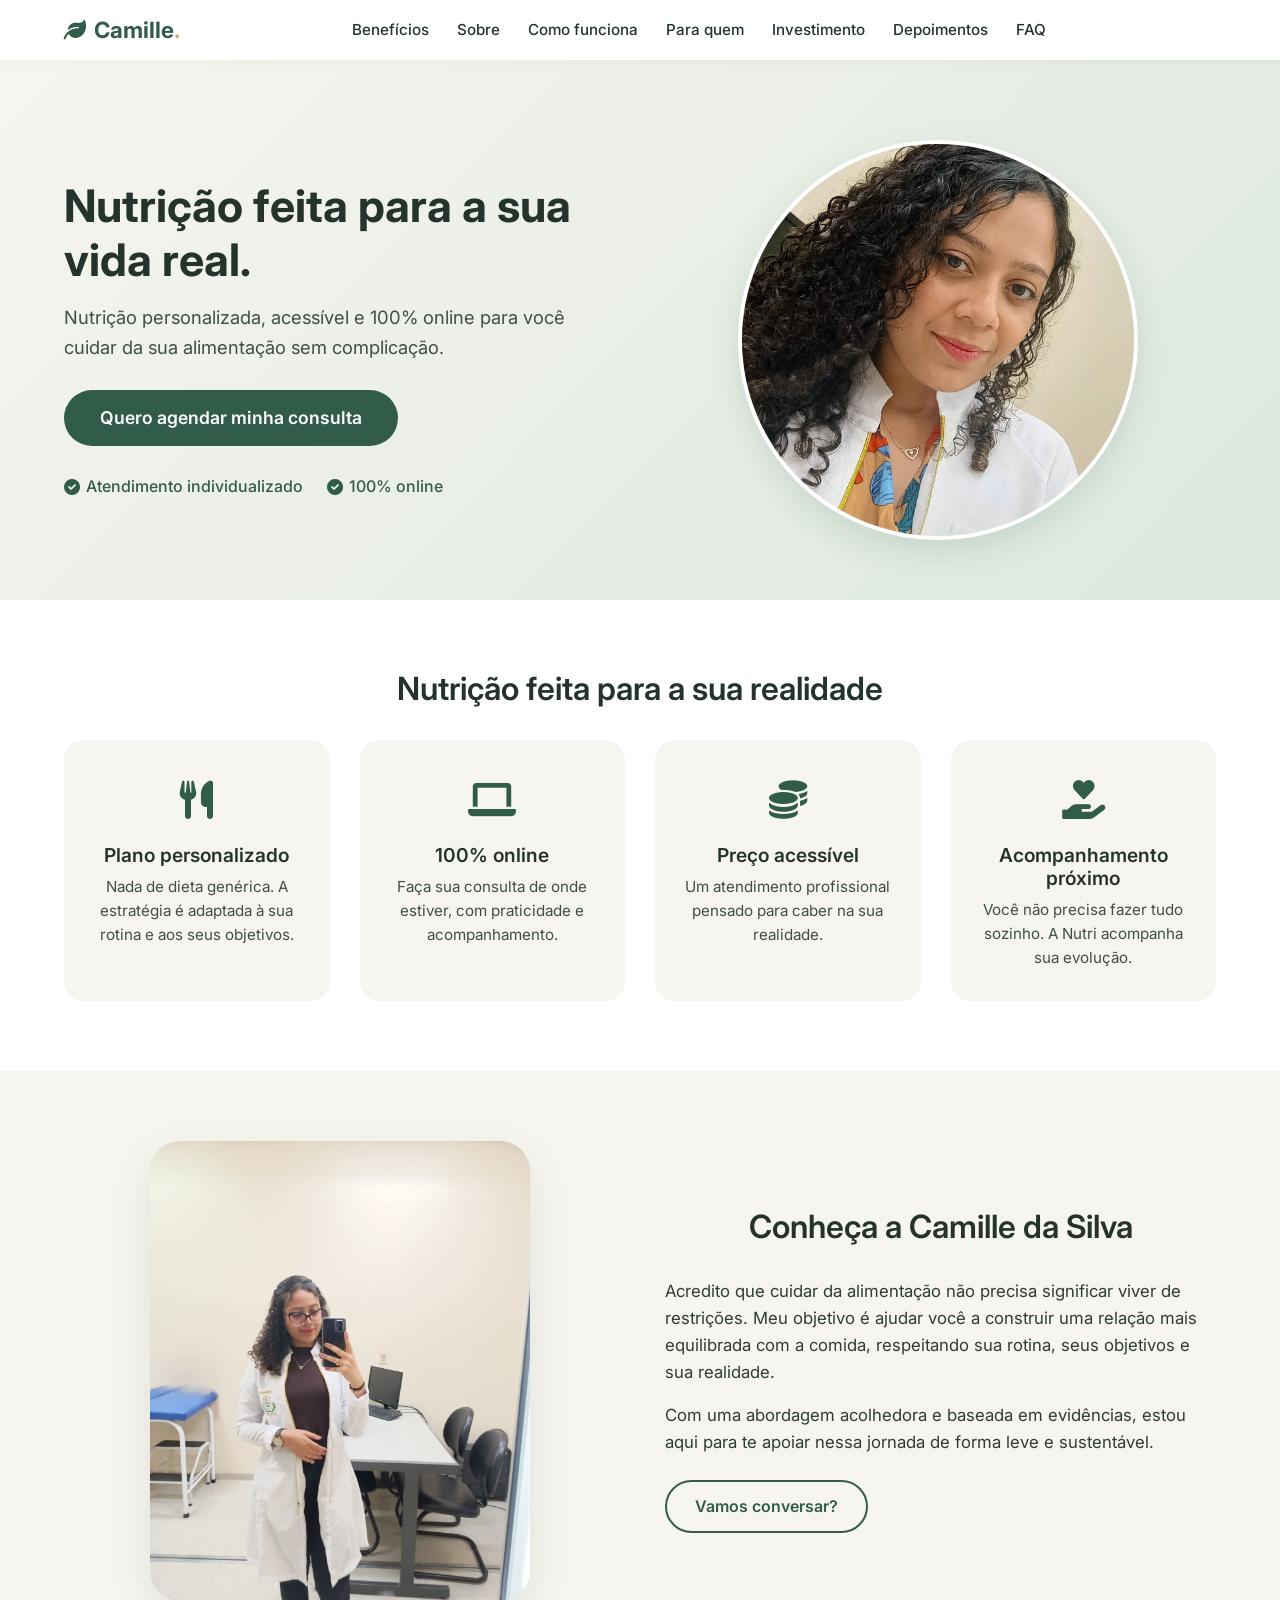
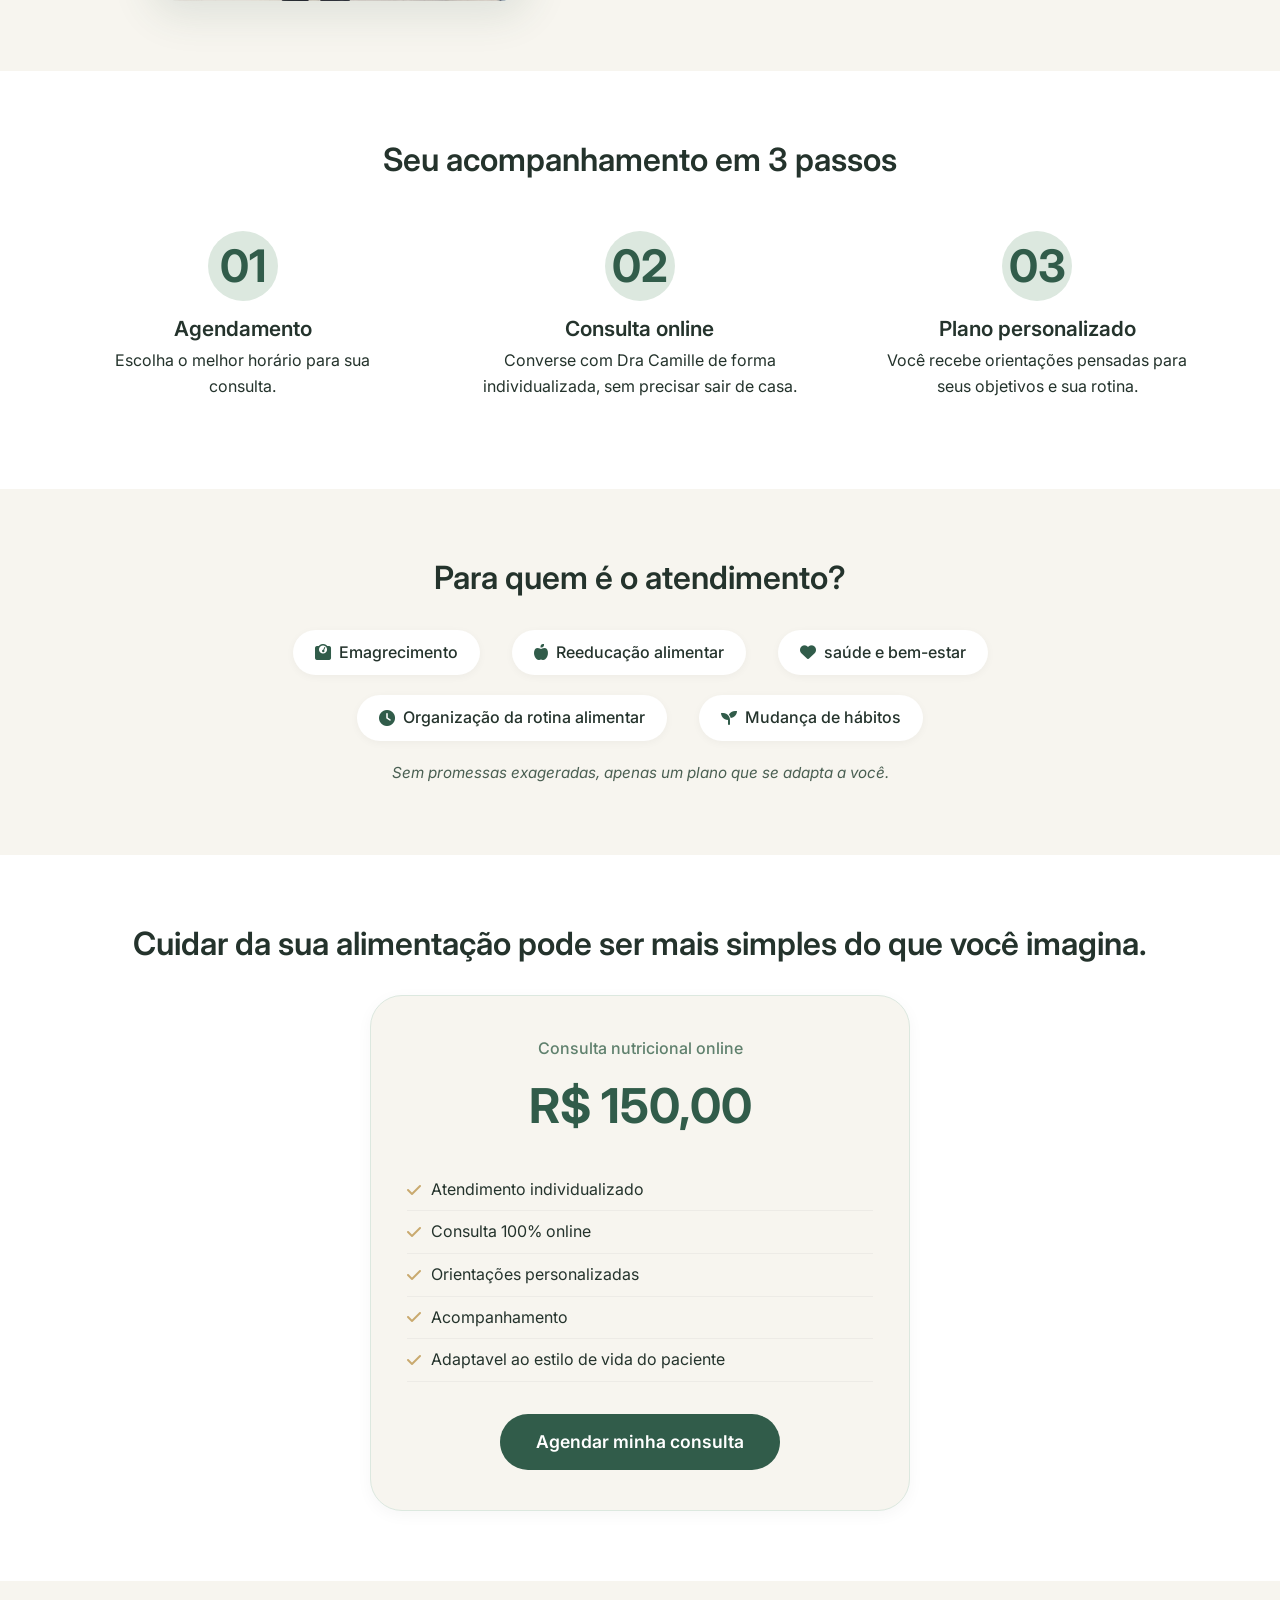
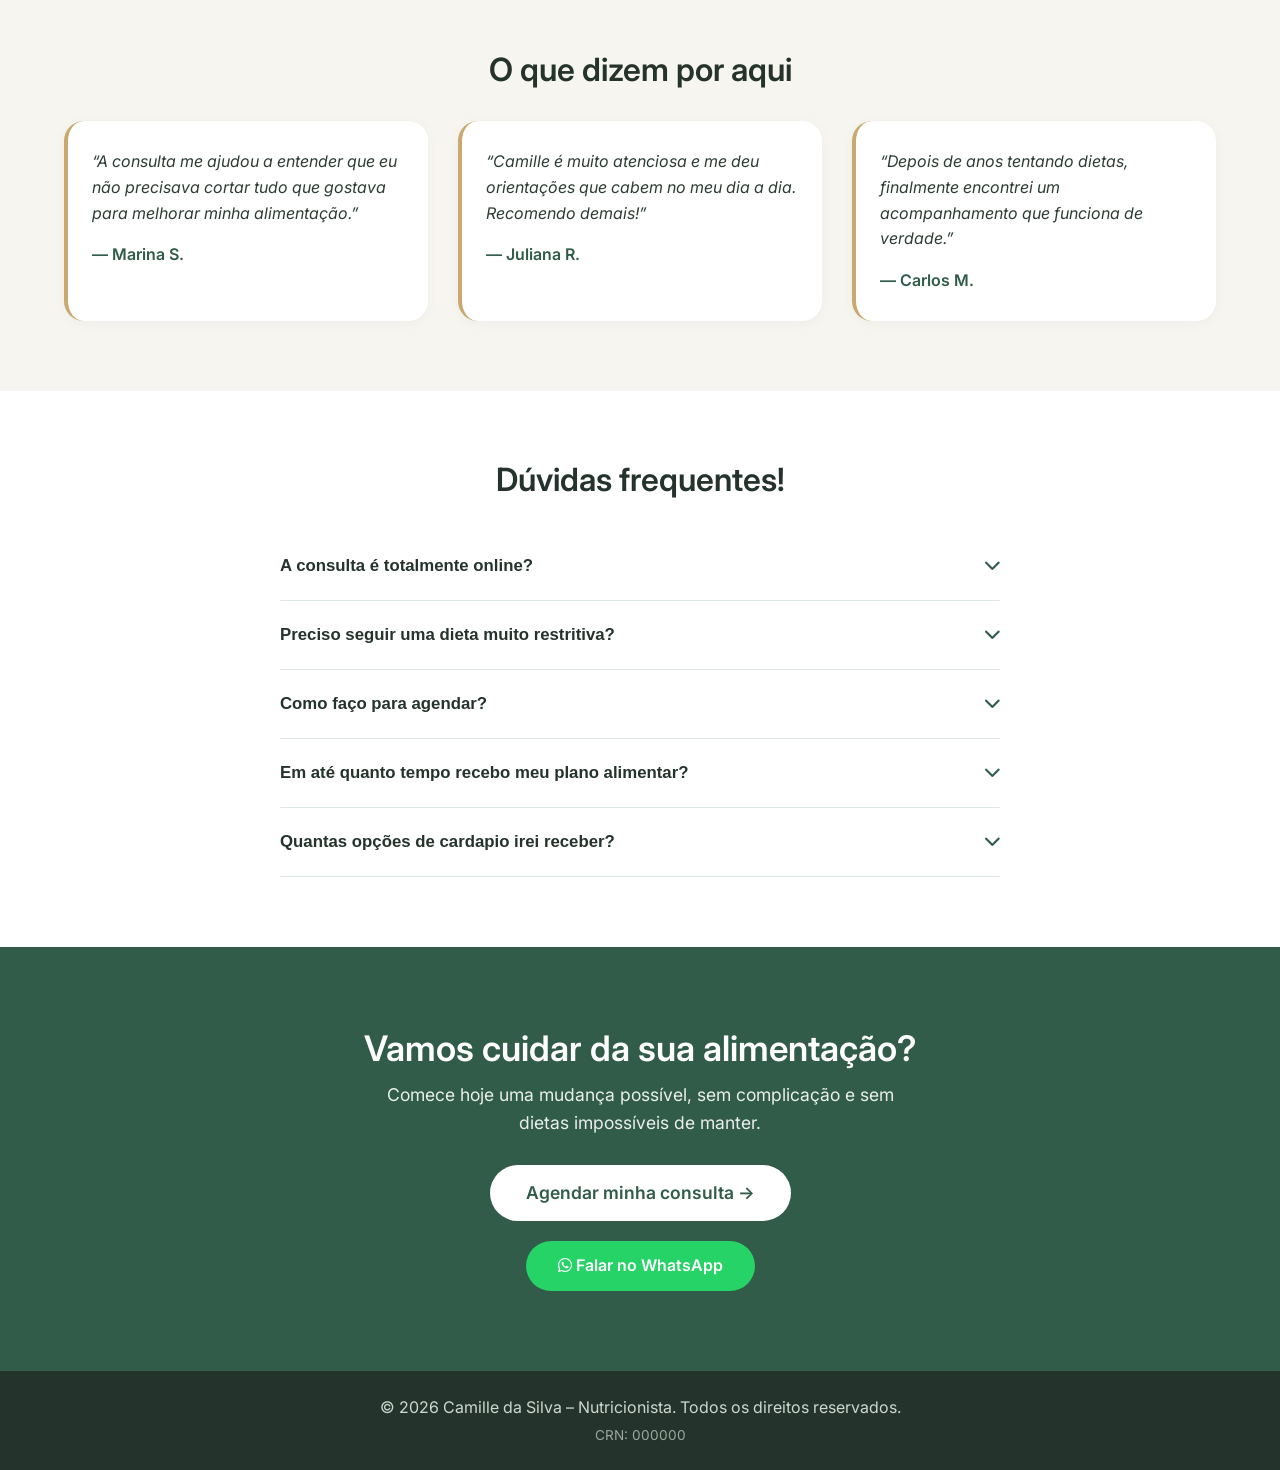
==== index.html @ 7b57ca99 "Add files via upload" ====
<!DOCTYPE html>
<html lang="pt-BR">

<head>
    <meta charset="UTF-8">
    <meta name="viewport" content="width=device-width, initial-scale=1.0">
    <title>Camille da Silva | Nutricionista</title>
    <!-- Google Fonts -->
    <link rel="preconnect" href="https://fonts.googleapis.com">
    <link rel="preconnect" href="https://fonts.gstatic.com" crossorigin>
    <link
        href="https://fonts.googleapis.com/css2?family=Inter:opsz,wght@14..32,300;14..32,400;14..32,500;14..32,600;14..32,700&display=swap"
        rel="stylesheet">
    <!-- Font Awesome -->
    <link rel="stylesheet" href="https://cdnjs.cloudflare.com/ajax/libs/font-awesome/6.0.0-beta3/css/all.min.css">
    <link rel="stylesheet" href="style.css">
</head>

<body>

    <!-- HEADER -->
    <header class="header">
        <div class="container header-inner">
            <div class="logo">
                <span class="logo-icon"><i class="fas fa-leaf"></i></span>
                <span class="logo-text">Camille<span class="logo-dot">.</span></span>
            </div>
            <nav class="nav" id="nav">
                <ul class="nav-list">
                    <li><a href="#beneficios">Benefícios</a></li>
                    <li><a href="#sobre">Sobre</a></li>
                    <li><a href="#como-funciona">Como funciona</a></li>
                    <li><a href="#para-quem">Para quem</a></li>
                    <li><a href="#investimento">Investimento</a></li>
                    <li><a href="#depoimentos">Depoimentos</a></li>
                    <li><a href="#faq">FAQ</a></li>
                </ul>
            </nav>
            <div class="header-actions">

                <button class="menu-toggle" id="menuToggle" aria-label="Abrir menu">
                    <i class="fas fa-bars"></i>
                </button>
            </div>
        </div>
    </header>

    <!-- HERO -->
    <section class="hero" id="hero">
        <div class="container hero-grid">
            <div class="hero-content">
                <h1 class="hero-title">Nutrição feita para a sua vida real.</h1>
                <p class="hero-description">Nutrição personalizada, acessível e 100% online para você cuidar da sua
                    alimentação sem complicação.</p>
                <a href="#contato" class="btn btn-primary btn-large">Quero agendar minha consulta</a>
                <div class="hero-trust">
                    <span><i class="fas fa-check-circle"></i> Atendimento individualizado</span>
                    <span><i class="fas fa-check-circle"></i> 100% online</span>
                </div>
            </div>
            <div class="hero-image">
                <!-- Placeholder para foto ou composição -->
                <div class="hero-image">
                    <div class="hero-img-placeholder">
                        <img src="img/img1.jpeg" alt="Camille da Silva" class="imagem-circular">
                    </div>
                </div>
            </div>
    </section>

    <!-- BENEFÍCIOS -->
    <section class="beneficios" id="beneficios">
        <div class="container">
            <h2 class="section-title">Nutrição feita para a sua realidade</h2>
            <div class="beneficios-grid">
                <div class="beneficio-card">
                    <div class="beneficio-icon"><i class="fas fa-utensils"></i></div>
                    <h3>Plano personalizado</h3>
                    <p>Nada de dieta genérica. A estratégia é adaptada à sua rotina e aos seus objetivos.</p>
                </div>
                <div class="beneficio-card">
                    <div class="beneficio-icon"><i class="fas fa-laptop"></i></div>
                    <h3>100% online</h3>
                    <p>Faça sua consulta de onde estiver, com praticidade e acompanhamento.</p>
                </div>
                <div class="beneficio-card">
                    <div class="beneficio-icon"><i class="fas fa-coins"></i></div>
                    <h3>Preço acessível</h3>
                    <p>Um atendimento profissional pensado para caber na sua realidade.</p>
                </div>
                <div class="beneficio-card">
                    <div class="beneficio-icon"><i class="fas fa-hand-holding-heart"></i></div>
                    <h3>Acompanhamento próximo</h3>
                    <p>Você não precisa fazer tudo sozinho. A Nutri acompanha sua evolução.</p>
                </div>
            </div>
        </div>
    </section>

    <!-- SOBRE -->
    <section class="sobre" id="sobre">
        <div class="container sobre-grid">
            <div class="sobre-image">
                <div class="sobre-img-wrapper">
                    <img src="img/img3.jpeg" alt="Camille da Silva - Nutricionista">
                </div>
            </div>
            <div class="sobre-content">
                <h2 class="section-title">Conheça a Camille da Silva</h2>
                <p class="sobre-texto">
                    Acredito que cuidar da alimentação não precisa significar viver de restrições. Meu objetivo é ajudar
                    você a construir uma relação mais equilibrada com a comida, respeitando sua rotina, seus objetivos e
                    sua realidade.
                </p>
                <p class="sobre-texto">
                    Com uma abordagem acolhedora e baseada em evidências, estou aqui para te apoiar nessa jornada de
                    forma leve e sustentável.
                </p>
                <a href="#contato" class="btn btn-secondary">Vamos conversar?</a>
            </div>
        </div>
    </section>

    <!-- COMO FUNCIONA -->
    <section class="como-funciona" id="como-funciona">
        <div class="container">
            <h2 class="section-title">Seu acompanhamento em 3 passos</h2>
            <div class="passos-grid">
                <div class="passo">
                    <span class="passo-numero">01</span>
                    <h3>Agendamento</h3>
                    <p>Escolha o melhor horário para sua consulta.</p>
                </div>
                <div class="passo">
                    <span class="passo-numero">02</span>
                    <h3>Consulta online</h3>
                    <p>Converse com Dra Camille de forma individualizada, sem precisar sair de casa.</p>
                </div>
                <div class="passo">
                    <span class="passo-numero">03</span>
                    <h3>Plano personalizado</h3>
                    <p>Você recebe orientações pensadas para seus objetivos e sua rotina.</p>
                </div>
            </div>
        </div>
    </section>

    <!-- PARA QUEM -->
    <section class="para-quem" id="para-quem">
        <div class="container">
            <h2 class="section-title">Para quem é o atendimento?</h2>
            <div class="para-quem-grid">
                <span><i class="fas fa-weight-scale"></i> Emagrecimento</span>
                <span><i class="fas fa-apple-alt"></i> Reeducação alimentar</span>
                <span><i class="fas fa-heart"></i> saúde e bem-estar</span>
                <span><i class="fas fa-clock"></i> Organização da rotina alimentar</span>
                <span><i class="fas fa-seedling"></i> Mudança de hábitos</span>
            </div>
            <p class="para-quem-nota">Sem promessas exageradas, apenas um plano que se adapta a você.</p>
        </div>
    </section>

    <!-- INVESTIMENTO -->
    <section class="investimento" id="investimento">
        <div class="container">
            <h2 class="section-title">Cuidar da sua alimentação pode ser mais simples do que você imagina.</h2>
            <div class="investimento-card">
                <div class="investimento-destaque">
                    <span class="investimento-tag">Consulta nutricional online</span>
                    <span class="investimento-preco">R$ 150,00</span>
                </div>
                <ul class="investimento-lista">
                    <li><i class="fas fa-check"></i> Atendimento individualizado</li>
                    <li><i class="fas fa-check"></i> Consulta 100% online</li>
                    <li><i class="fas fa-check"></i> Orientações personalizadas</li>
                    <li><i class="fas fa-check"></i> Acompanhamento</li>
                    <li><i class="fas fa-check"></i> Adaptavel ao estilo de vida do paciente</li>
                </ul>
                <a href="#contato" class="btn btn-primary btn-large">Agendar minha consulta</a>
            </div>
        </div>
    </section>

    <!-- DEPOIMENTOS -->
    <section class="depoimentos" id="depoimentos">
        <div class="container">
            <h2 class="section-title">O que dizem por aqui</h2>
            <div class="depoimentos-grid">
                <div class="depoimento-card">
                    <p class="depoimento-texto">“A consulta me ajudou a entender que eu não precisava cortar tudo que
                        gostava para melhorar minha alimentação.”</p>
                    <div class="depoimento-autor">
                        <span class="depoimento-nome">— Marina S.</span>
                    </div>
                </div>
                <div class="depoimento-card">
                    <p class="depoimento-texto">“Camille é muito atenciosa e me deu orientações que cabem no meu dia a
                        dia. Recomendo demais!”</p>
                    <div class="depoimento-autor">
                        <span class="depoimento-nome">— Juliana R.</span>
                    </div>
                </div>
                <div class="depoimento-card">
                    <p class="depoimento-texto">“Depois de anos tentando dietas, finalmente encontrei um acompanhamento
                        que funciona de verdade.”</p>
                    <div class="depoimento-autor">
                        <span class="depoimento-nome">— Carlos M.</span>
                    </div>
                </div>
            </div>
        </div>
    </section>

    <!-- FAQ -->
    <section class="faq" id="faq">
        <div class="container">
            <h2 class="section-title">Dúvidas frequentes!</h2>
            <div class="faq-lista">
                <div class="faq-item">
                    <button class="faq-pergunta" aria-expanded="false">
                        <span>A consulta é totalmente online?</span>
                        <i class="fas fa-chevron-down"></i>
                    </button>
                    <div class="faq-resposta">
                        <p>Sim. Todo o atendimento é realizado de forma online, com toda a comodidade que você precisa.
                        </p>
                    </div>
                </div>
                <div class="faq-item">
                    <button class="faq-pergunta" aria-expanded="false">
                        <span>Preciso seguir uma dieta muito restritiva?</span>
                        <i class="fas fa-chevron-down"></i>
                    </button>
                    <div class="faq-resposta">
                        <p>A proposta é construir uma alimentação adequada aos seus objetivos e à sua realidade, sem
                            restrições desnecessárias.</p>
                    </div>
                </div>
                <div class="faq-item">
                    <button class="faq-pergunta" aria-expanded="false">
                        <span>Como faço para agendar?</span>
                        <i class="fas fa-chevron-down"></i>
                    </button>
                    <div class="faq-resposta">
                        <p>Clique no botão de agendamento e entre em contato comigo. Irei te orientar sobre os
                            próximos passos.</p>
                    </div>
                </div>
                 <div class="faq-item">
                    <button class="faq-pergunta" aria-expanded="false">
                        <span>Em até quanto tempo recebo meu plano alimentar?</span>
                        <i class="fas fa-chevron-down"></i>
                    </button>
                    <div class="faq-resposta">
                        <p>Receba seu plano completo em até 2 semanas, ou acompanhe pelo App sua evolução nuticional.</p>
                    </div>
                    
            </div>
             <div class="faq-item">
                    <button class="faq-pergunta" aria-expanded="false">
                        <span>Quantas opções de cardapio irei receber?</span>
                        <i class="fas fa-chevron-down"></i>
                    </button>
                    <div class="faq-resposta">
                        <p>Receba 3 opções de cardapio de acordo com a sua rotina, e no retorno faremos ajustes de acordo com sua evolução</p>
                    </div>
        </div>
    </section>

    <!-- CTA FINAL -->
    <section class="cta-final" id="contato">
        <div class="container cta-content">
            <h2>Vamos cuidar da sua alimentação?</h2>
            <p>Comece hoje uma mudança possível, sem complicação e sem dietas impossíveis de manter.</p>
            <a href="#" class="btn btn-light btn-large">Agendar minha consulta →</a>
            <div class="cta-whatsapp">
                <a href="#" class="btn-whatsapp"><i class="fab fa-whatsapp"></i> Falar no WhatsApp</a>
            </div>
        </div>
    </section>

    <!-- FOOTER -->
    <footer class="footer">
        <div class="container">
            <p>&copy; 2026 Camille da Silva – Nutricionista. Todos os direitos reservados.</p>
            <p class="footer-small">CRN: 000000</p>
        </div>
    </footer>

    <script src="script.js"></script>
</body>

</html>
---- style.css ----
/* ===== RESET & BASE ===== */
* {
    margin: 0;
    padding: 0;
    box-sizing: border-box;
}

html {
    scroll-behavior: smooth;
}

body {
    font-family: 'Inter', sans-serif;
    background: #F7F5EF;
    color: #24332C;
    line-height: 1.6;
}

.container {
    max-width: 1200px;
    margin: 0 auto;
    padding: 0 24px;
}

/* ===== CORES ===== */
:root {
    --verde-principal: #315C4A;
    --verde-secundario: #5F806D;
    --verde-claro: #DCE8DF;
    --fundo-creme: #F7F5EF;
    --branco: #FFFFFF;
    --texto: #24332C;
    --detalhe-ouro: #C9A96E;
}

/* ===== TIPOGRAFIA ===== */
h1, h2, h3, h4 {
    font-weight: 600;
    line-height: 1.2;
}

.section-title {
    font-size: 2rem;
    text-align: center;
    margin-bottom: 2rem;
    color: var(--texto);
}
.imagem-circular {
    width: 100%;
    height: 100%;
    object-fit: cover;      /* faz a imagem preencher sem distorcer */
    border-radius: 50%;     /* deixa redonda */
    display: block;
}

@media (max-width: 768px) {
    .section-title {
        font-size: 1.6rem;
    }
}

/* ===== BOTÕES ===== */
.btn {
    display: inline-block;
    padding: 12px 28px;
    border-radius: 40px;
    font-weight: 600;
    text-decoration: none;
    transition: all 0.3s ease;
    border: none;
    cursor: pointer;
    font-size: 1rem;
}

.btn-primary {
    background: var(--verde-principal);
    color: #fff;
}
.btn-primary:hover {
    background: #1e3f31;
    transform: translateY(-2px);
    box-shadow: 0 8px 20px rgba(49, 92, 74, 0.25);
}

.btn-secondary {
    background: transparent;
    color: var(--verde-principal);
    border: 2px solid var(--verde-principal);
}
.btn-secondary:hover {
    background: var(--verde-principal);
    color: #fff;
}

.btn-light {
    background: #fff;
    color: var(--verde-principal);
}
.btn-light:hover {
    background: var(--verde-claro);
    transform: translateY(-2px);
}

.btn-small {
    padding: 8px 18px;
    font-size: 0.85rem;
}

.btn-large {
    padding: 14px 36px;
    font-size: 1.1rem;
}

/* ===== HEADER ===== */
.header {
    background: var(--branco);
    box-shadow: 0 2px 12px rgba(0,0,0,0.04);
    padding: 12px 0;
    position: sticky;
    top: 0;
    z-index: 100;
}

.header-inner {
    display: flex;
    align-items: center;
    justify-content: space-between;
}

.logo {
    display: flex;
    align-items: center;
    gap: 8px;
    font-size: 1.4rem;
    font-weight: 700;
    color: var(--verde-principal);
}
.logo-icon {
    color: var(--verde-principal);
}
.logo-dot {
    color: var(--detalhe-ouro);
}

.nav-list {
    display: flex;
    list-style: none;
    gap: 28px;
}
.nav-list a {
    text-decoration: none;
    color: var(--texto);
    font-weight: 500;
    font-size: 0.95rem;
    transition: color 0.2s;
}
.nav-list a:hover {
    color: var(--verde-principal);
}

.header-actions {
    display: flex;
    align-items: center;
    gap: 16px;
}

.menu-toggle {
    display: none;
    background: none;
    border: none;
    font-size: 1.6rem;
    color: var(--texto);
    cursor: pointer;
}

@media (max-width: 992px) {
    .nav {
        position: fixed;
        top: 68px;
        left: 0;
        width: 100%;
        background: var(--branco);
        padding: 20px 24px;
        box-shadow: 0 8px 20px rgba(0,0,0,0.08);
        transform: translateY(-120%);
        transition: transform 0.3s ease;
        border-top: 1px solid var(--verde-claro);
    }
    .nav.active {
        transform: translateY(0);
    }
    .nav-list {
        flex-direction: column;
        gap: 16px;
    }
    .menu-toggle {
        display: block;
    }
}

/* ===== HERO ===== */
.hero {
    padding: 80px 0 60px;
    background: linear-gradient(135deg, #F7F5EF 0%, #DCE8DF 100%);
}

.hero-grid {
    display: grid;
    grid-template-columns: 1fr 1fr;
    gap: 40px;
    align-items: center;
}

.hero-title {
    font-size: 2.8rem;
    font-weight: 700;
    color: var(--texto);
    margin-bottom: 16px;
}

.hero-description {
    font-size: 1.15rem;
    color: #3d4f46;
    margin-bottom: 28px;
    max-width: 520px;
}

.hero-trust {
    margin-top: 28px;
    display: flex;
    gap: 24px;
    flex-wrap: wrap;
}
.hero-trust span {
    display: flex;
    align-items: center;
    gap: 6px;
    color: var(--verde-principal);
    font-weight: 500;
}

.hero-image {
    display: flex;
    justify-content: center;
    align-items: center;
}

.hero-img-placeholder {
    width: 100%;
    max-width: 400px;
    aspect-ratio: 1/1;
    background: var(--verde-claro);
    border-radius: 50%;
    display: flex;
    flex-direction: column;
    align-items: center;
    justify-content: center;
    font-size: 6rem;
    color: var(--verde-principal);
    border: 4px solid var(--branco);
    box-shadow: 0 12px 32px rgba(49, 92, 74, 0.15);
}
.hero-img-placeholder span {
    font-size: 1rem;
    font-weight: 600;
    margin-top: 8px;
    color: var(--texto);
}

@media (max-width: 992px) {
    .hero-grid {
        grid-template-columns: 1fr;
        text-align: center;
    }
    .hero-description {
        margin-left: auto;
        margin-right: auto;
    }
    .hero-trust {
        justify-content: center;
    }
    .hero-title {
        font-size: 2.2rem;
    }
}

/* ===== BENEFÍCIOS ===== */
.beneficios {
    padding: 70px 0;
    background: var(--branco);
}

.beneficios-grid {
    display: grid;
    grid-template-columns: repeat(auto-fit, minmax(220px, 1fr));
    gap: 30px;
}

.beneficio-card {
    background: var(--fundo-creme);
    padding: 30px 20px;
    border-radius: 20px;
    text-align: center;
    transition: transform 0.2s, box-shadow 0.2s;
}
.beneficio-card:hover {
    transform: translateY(-6px);
    box-shadow: 0 8px 24px rgba(0,0,0,0.05);
}

.beneficio-icon {
    font-size: 2.4rem;
    color: var(--verde-principal);
    margin-bottom: 12px;
}

.beneficio-card h3 {
    font-size: 1.2rem;
    margin-bottom: 8px;
}

.beneficio-card p {
    font-size: 0.95rem;
    color: #3d4f46;
}

/* ===== SOBRE ===== */
.sobre {
    padding: 70px 0;
    background: var(--fundo-creme);
}

.sobre-grid {
    display: grid;
    grid-template-columns: 1fr 1fr;
    gap: 50px;
    align-items: center;
}

.sobre-image {
    display: flex;
    justify-content: center;
}

.sobre-img-placeholder {
    width: 320px;
    height: 320px;
    background: var(--verde-claro);
    border-radius: 50%;
    display: flex;
    align-items: center;
    justify-content: center;
    font-size: 8rem;
    color: var(--verde-principal);
    border: 4px solid var(--branco);
    box-shadow: 0 8px 24px rgba(0,0,0,0.06);
}

.sobre-texto {
    font-size: 1.05rem;
    margin-bottom: 16px;
    color: #2d3d34;
}

.sobre-content .btn {
    margin-top: 8px;
}

@media (max-width: 992px) {
    .sobre-grid {
        grid-template-columns: 1fr;
        text-align: center;
    }
    .sobre-img-placeholder {
        width: 220px;
        height: 220px;
        font-size: 5rem;
    }
}

/* ===== COMO FUNCIONA ===== */
.como-funciona {
    padding: 70px 0;
    background: var(--branco);
}

.passos-grid {
    display: grid;
    grid-template-columns: repeat(auto-fit, minmax(220px, 1fr));
    gap: 40px;
}

.passo {
    text-align: center;
    padding: 20px;
}

.passo-numero {
    display: inline-block;
    font-size: 2.8rem;
    font-weight: 700;
    color: var(--verde-principal);
    background: var(--verde-claro);
    width: 70px;
    height: 70px;
    line-height: 70px;
    border-radius: 50%;
    margin-bottom: 16px;
}

.passo h3 {
    font-size: 1.3rem;
    margin-bottom: 6px;
}

/* ===== PARA QUEM ===== */
.para-quem {
    padding: 70px 0;
    background: var(--fundo-creme);
}

.para-quem-grid {
    display: flex;
    flex-wrap: wrap;
    justify-content: center;
    gap: 20px 32px;
    max-width: 700px;
    margin: 0 auto 20px;
}

.para-quem-grid span {
    background: var(--branco);
    padding: 10px 22px;
    border-radius: 40px;
    font-weight: 500;
    color: var(--texto);
    display: flex;
    align-items: center;
    gap: 8px;
    box-shadow: 0 2px 8px rgba(0,0,0,0.04);
}
.para-quem-grid span i {
    color: var(--verde-principal);
}

.para-quem-nota {
    text-align: center;
    color: #4a5f52;
    font-size: 0.95rem;
    font-style: italic;
}

/* ===== INVESTIMENTO ===== */
.investimento {
    padding: 70px 0;
    background: var(--branco);
}

.investimento-card {
    max-width: 540px;
    margin: 0 auto;
    background: var(--fundo-creme);
    padding: 40px 36px;
    border-radius: 32px;
    text-align: center;
    box-shadow: 0 4px 16px rgba(0,0,0,0.04);
    border: 1px solid var(--verde-claro);
}

.investimento-destaque {
    margin-bottom: 24px;
}

.investimento-tag {
    display: block;
    font-weight: 500;
    color: var(--verde-secundario);
    font-size: 1rem;
    margin-bottom: 6px;
}

.investimento-preco {
    font-size: 3rem;
    font-weight: 700;
    color: var(--verde-principal);
}

.investimento-lista {
    list-style: none;
    text-align: left;
    margin: 24px 0 32px;
    padding: 0;
}

.investimento-lista li {
    display: flex;
    align-items: center;
    gap: 10px;
    padding: 8px 0;
    border-bottom: 1px solid rgba(0,0,0,0.04);
}
.investimento-lista li i {
    color: var(--detalhe-ouro);
}

/* ===== DEPOIMENTOS ===== */
.depoimentos {
    padding: 70px 0;
    background: var(--fundo-creme);
}

.depoimentos-grid {
    display: grid;
    grid-template-columns: repeat(auto-fit, minmax(240px, 1fr));
    gap: 30px;
}

.depoimento-card {
    background: var(--branco);
    padding: 28px 24px;
    border-radius: 20px;
    box-shadow: 0 2px 12px rgba(0,0,0,0.04);
    border-left: 4px solid var(--detalhe-ouro);
}

.depoimento-texto {
    font-size: 1rem;
    color: #2d3d34;
    font-style: italic;
    margin-bottom: 16px;
}

.depoimento-autor {
    font-weight: 600;
    color: var(--verde-principal);
}

/* ===== FAQ ===== */
.faq {
    padding: 70px 0;
    background: var(--branco);
}

.faq-lista {
    max-width: 720px;
    margin: 0 auto;
}

.faq-item {
    border-bottom: 1px solid var(--verde-claro);
    padding: 16px 0;
}

.faq-pergunta {
    display: flex;
    justify-content: space-between;
    align-items: center;
    width: 100%;
    background: none;
    border: none;
    font-size: 1.05rem;
    font-weight: 600;
    color: var(--texto);
    cursor: pointer;
    padding: 8px 0;
    text-align: left;
}

.faq-pergunta i {
    transition: transform 0.3s;
    color: var(--verde-principal);
}

.faq-pergunta[aria-expanded="true"] i {
    transform: rotate(180deg);
}

.faq-resposta {
    max-height: 0;
    overflow: hidden;
    transition: max-height 0.3s ease, padding 0.3s;
    padding: 0 0 0 4px;
}

.faq-item.open .faq-resposta {
    max-height: 120px;
    padding: 8px 0 4px;
}

.faq-resposta p {
    color: #3d4f46;
}

/* ===== CTA FINAL ===== */
.cta-final {
    padding: 80px 0;
    background: var(--verde-principal);
    color: #fff;
    text-align: center;
}

.cta-content h2 {
    font-size: 2.2rem;
    margin-bottom: 12px;
}
.cta-content p {
    font-size: 1.1rem;
    margin-bottom: 28px;
    opacity: 0.9;
    max-width: 560px;
    margin-left: auto;
    margin-right: auto;
}

.cta-whatsapp {
    margin-top: 20px;
}

.btn-whatsapp {
    display: inline-block;
    background: #25D366;
    color: #fff;
    padding: 12px 32px;
    border-radius: 40px;
    text-decoration: none;
    font-weight: 600;
    transition: background 0.3s;
}
.btn-whatsapp:hover {
    background: #1ebe5c;
}

/* ===== FOOTER ===== */
.footer {
    background: var(--texto);
    color: #cdd9d0;
    padding: 24px 0;
    text-align: center;
}
.footer-small {
    font-size: 0.85rem;
    opacity: 0.7;
    margin-top: 4px;
}

.sobre-image {
    display: flex;
    justify-content: center;
    align-items: center;
}

.sobre-img-wrapper {
    width: 380px;
    height: 460px;
    border-radius: 30px;
    overflow: hidden;
    background: #e8f0e9;
    box-shadow: 0 15px 40px rgba(49, 92, 74, 0.12);
}

.sobre-img-wrapper img {
    width: 100%;
    height: 100%;
    object-fit: cover;
    object-position: center;
    display: block;
}
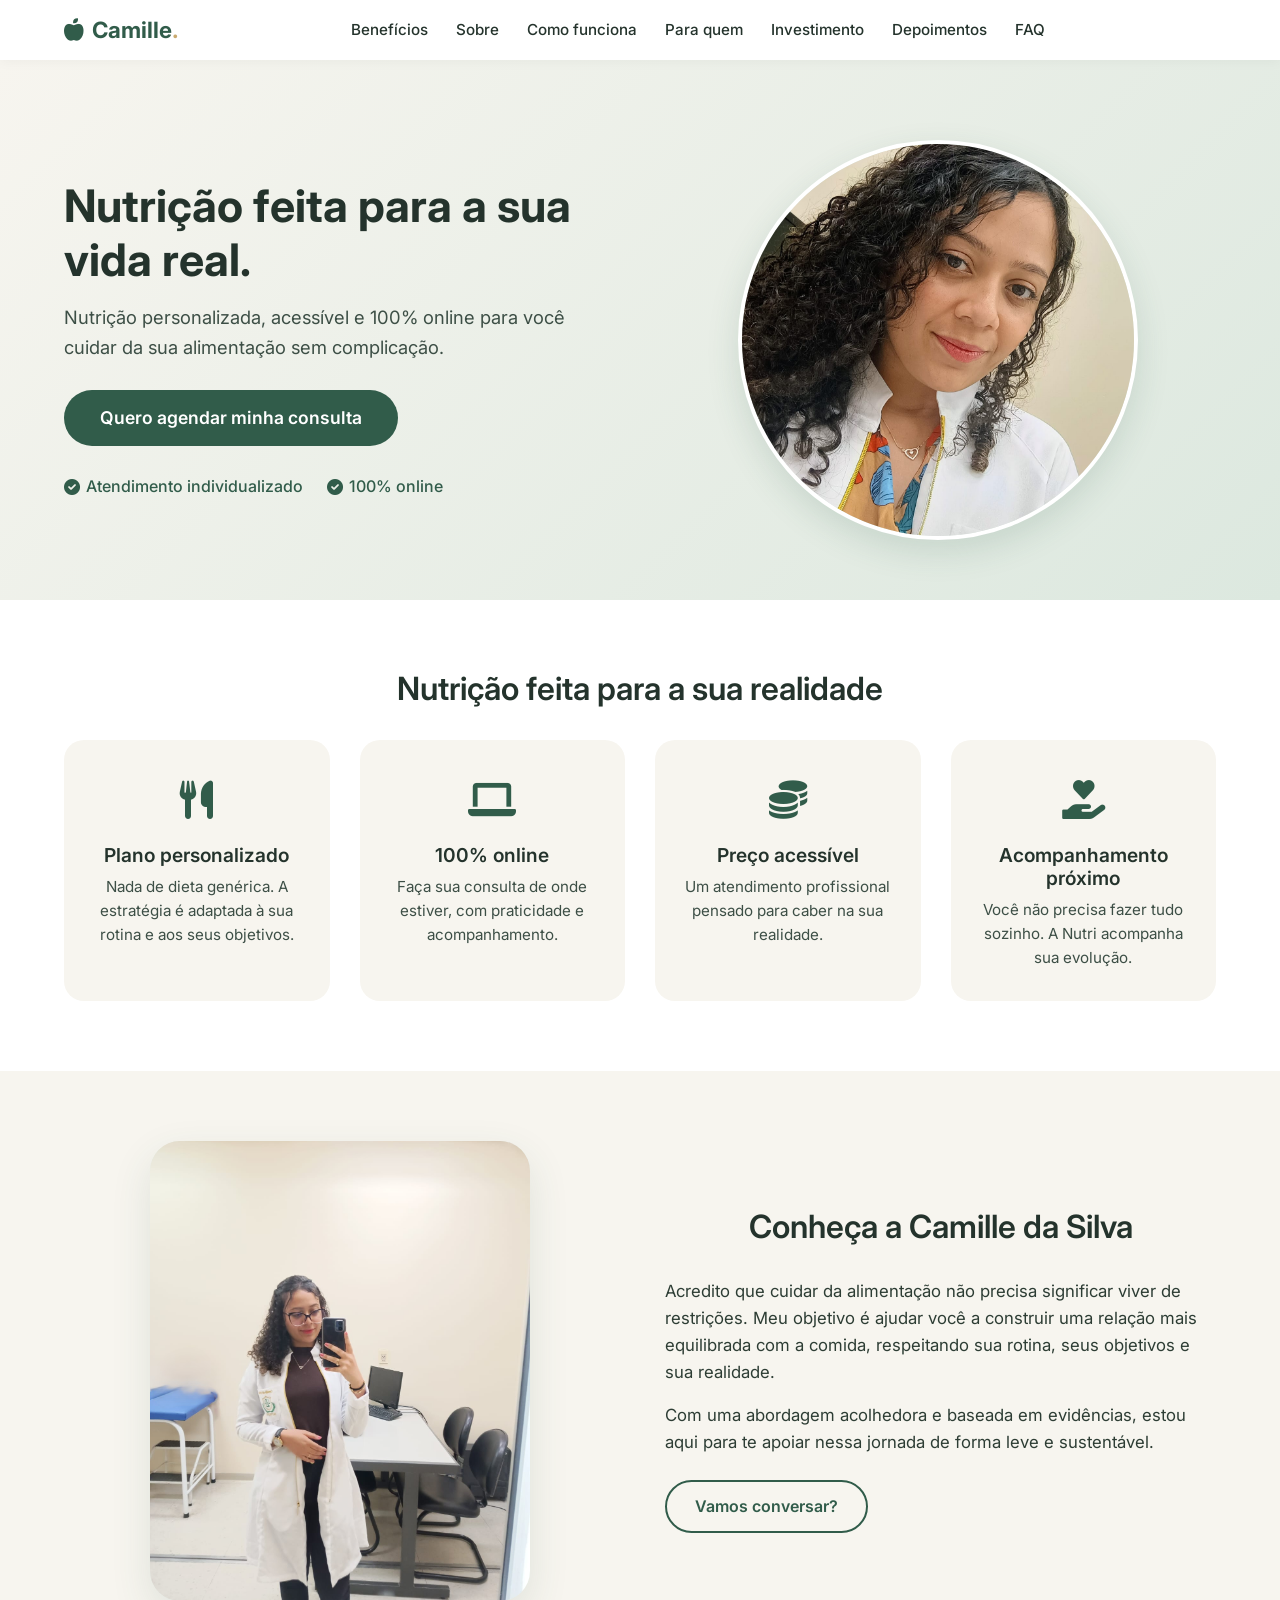
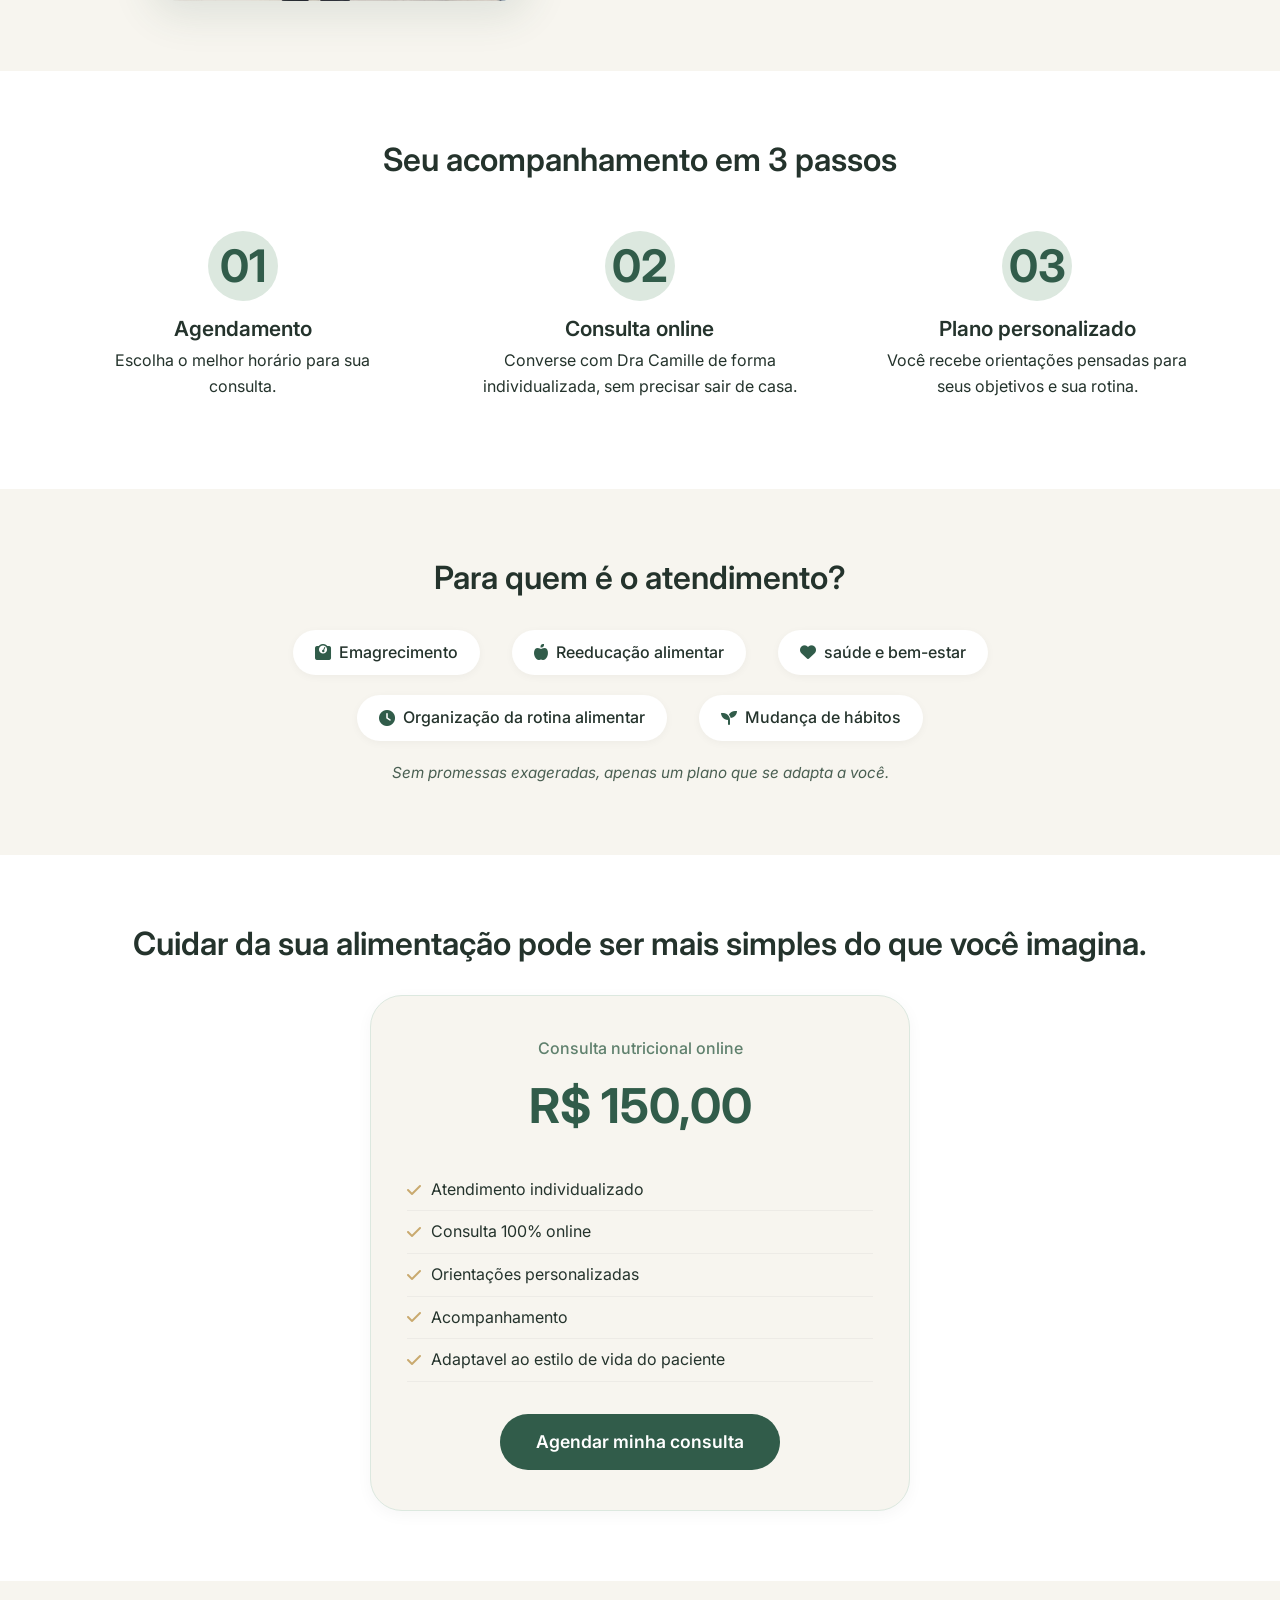
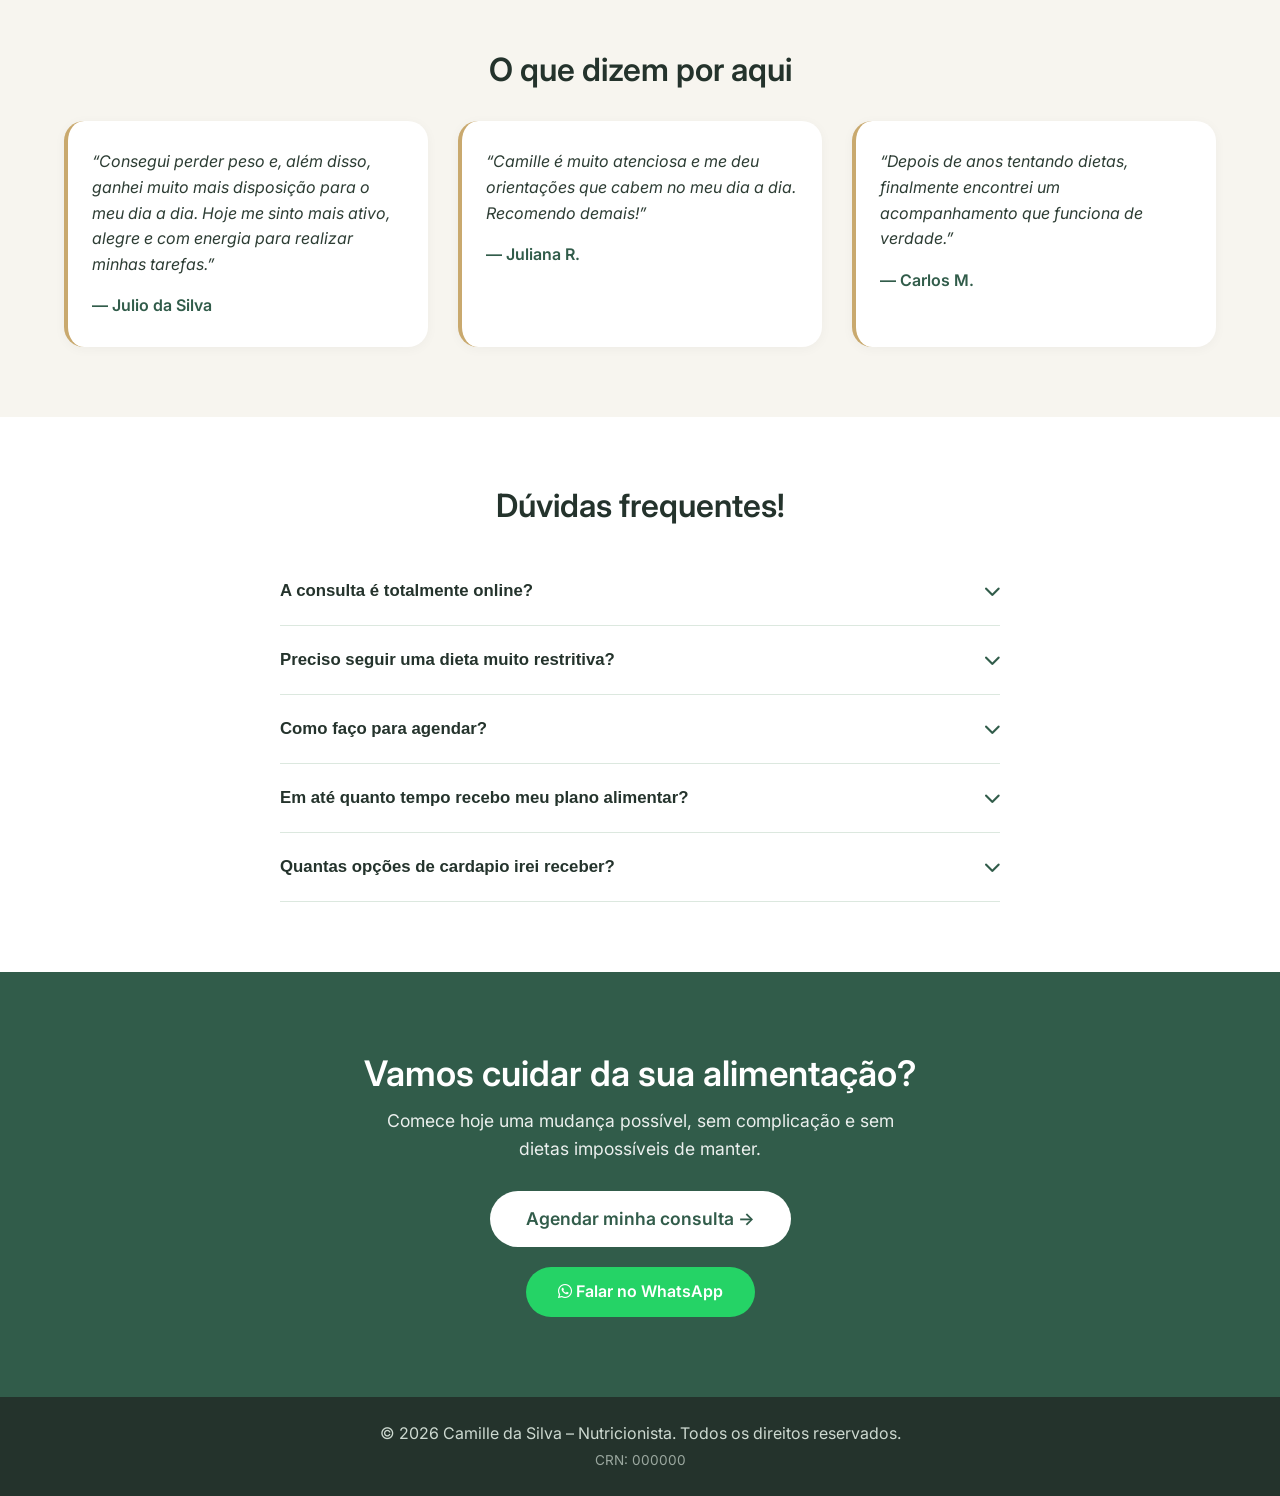
==== commit 670c7a33: "Atualização de links" ====
--- a/index.html
+++ b/index.html
@@ -22,7 +22,7 @@
     <header class="header">
         <div class="container header-inner">
             <div class="logo">
-                <span class="logo-icon"><i class="fas fa-leaf"></i></span>
+                <span><i class="fas fa-apple-alt"></i></span>
                 <span class="logo-text">Camille<span class="logo-dot">.</span></span>
             </div>
             <nav class="nav" id="nav">
@@ -52,7 +52,10 @@
                 <h1 class="hero-title">Nutrição feita para a sua vida real.</h1>
                 <p class="hero-description">Nutrição personalizada, acessível e 100% online para você cuidar da sua
                     alimentação sem complicação.</p>
-                <a href="#contato" class="btn btn-primary btn-large">Quero agendar minha consulta</a>
+                <a href="https://wa.me/5511941240944?text=Ol%C3%A1%2C%20gostaria%20de%20agendar%20minha%20consulta."
+                    class="btn btn-primary btn-large" target="_blank">
+                    Quero agendar minha consulta
+                </a>
                 <div class="hero-trust">
                     <span><i class="fas fa-check-circle"></i> Atendimento individualizado</span>
                     <span><i class="fas fa-check-circle"></i> 100% online</span>
@@ -176,7 +179,10 @@
                     <li><i class="fas fa-check"></i> Acompanhamento</li>
                     <li><i class="fas fa-check"></i> Adaptavel ao estilo de vida do paciente</li>
                 </ul>
-                <a href="#contato" class="btn btn-primary btn-large">Agendar minha consulta</a>
+                <a href="https://wa.me/5511941240944?text=Ol%C3%A1%2C%20gostaria%20de%20agendar%20minha%20consulta."
+                    class="btn btn-primary btn-large" target="_blank">
+                    Agendar minha consulta
+                </a>
             </div>
         </div>
     </section>
@@ -187,10 +193,13 @@
             <h2 class="section-title">O que dizem por aqui</h2>
             <div class="depoimentos-grid">
                 <div class="depoimento-card">
-                    <p class="depoimento-texto">“A consulta me ajudou a entender que eu não precisava cortar tudo que
-                        gostava para melhorar minha alimentação.”</p>
+                    <p class="depoimento-texto">
+                        “Consegui perder peso e, além disso, ganhei muito mais disposição para o meu dia a dia.
+                        Hoje me sinto mais ativo, alegre e com energia para realizar minhas tarefas.”
+                    </p>
+
                     <div class="depoimento-autor">
-                        <span class="depoimento-nome">— Marina S.</span>
+                        <span class="depoimento-nome">— Julio da Silva</span>
                     </div>
                 </div>
                 <div class="depoimento-card">
@@ -246,25 +255,27 @@
                             próximos passos.</p>
                     </div>
                 </div>
-                 <div class="faq-item">
+                <div class="faq-item">
                     <button class="faq-pergunta" aria-expanded="false">
                         <span>Em até quanto tempo recebo meu plano alimentar?</span>
                         <i class="fas fa-chevron-down"></i>
                     </button>
                     <div class="faq-resposta">
-                        <p>Receba seu plano completo em até 2 semanas, ou acompanhe pelo App sua evolução nuticional.</p>
-                    </div>
-                    
-            </div>
-             <div class="faq-item">
+                        <p>Receba seu plano completo em até 2 semanas, ou acompanhe pelo App sua evolução nuticional.
+                        </p>
+                    </div>
+
+                </div>
+                <div class="faq-item">
                     <button class="faq-pergunta" aria-expanded="false">
                         <span>Quantas opções de cardapio irei receber?</span>
                         <i class="fas fa-chevron-down"></i>
                     </button>
                     <div class="faq-resposta">
-                        <p>Receba 3 opções de cardapio de acordo com a sua rotina, e no retorno faremos ajustes de acordo com sua evolução</p>
-                    </div>
-        </div>
+                        <p>Receba 3 opções de cardapio de acordo com a sua rotina, e no retorno faremos ajustes de
+                            acordo com sua evolução</p>
+                    </div>
+                </div>
     </section>
 
     <!-- CTA FINAL -->
@@ -272,9 +283,15 @@
         <div class="container cta-content">
             <h2>Vamos cuidar da sua alimentação?</h2>
             <p>Comece hoje uma mudança possível, sem complicação e sem dietas impossíveis de manter.</p>
-            <a href="#" class="btn btn-light btn-large">Agendar minha consulta →</a>
+            <a href="https://wa.me/5511941240944?text=Ol%C3%A1%2C%20gostaria%20de%20agendar%20minha%20consulta."
+                class="btn btn-light btn-large" target="_blank">
+                Agendar minha consulta →
+            </a>
             <div class="cta-whatsapp">
-                <a href="#" class="btn-whatsapp"><i class="fab fa-whatsapp"></i> Falar no WhatsApp</a>
+                <a href="https://wa.me/5511941240944?text=Ol%C3%A1%2C%20gostaria%20de%20agendar%20minha%20consulta."
+                    class="btn-whatsapp" target="_blank">
+                    <i class="fab fa-whatsapp"></i> Falar no WhatsApp
+                </a>
             </div>
         </div>
     </section>
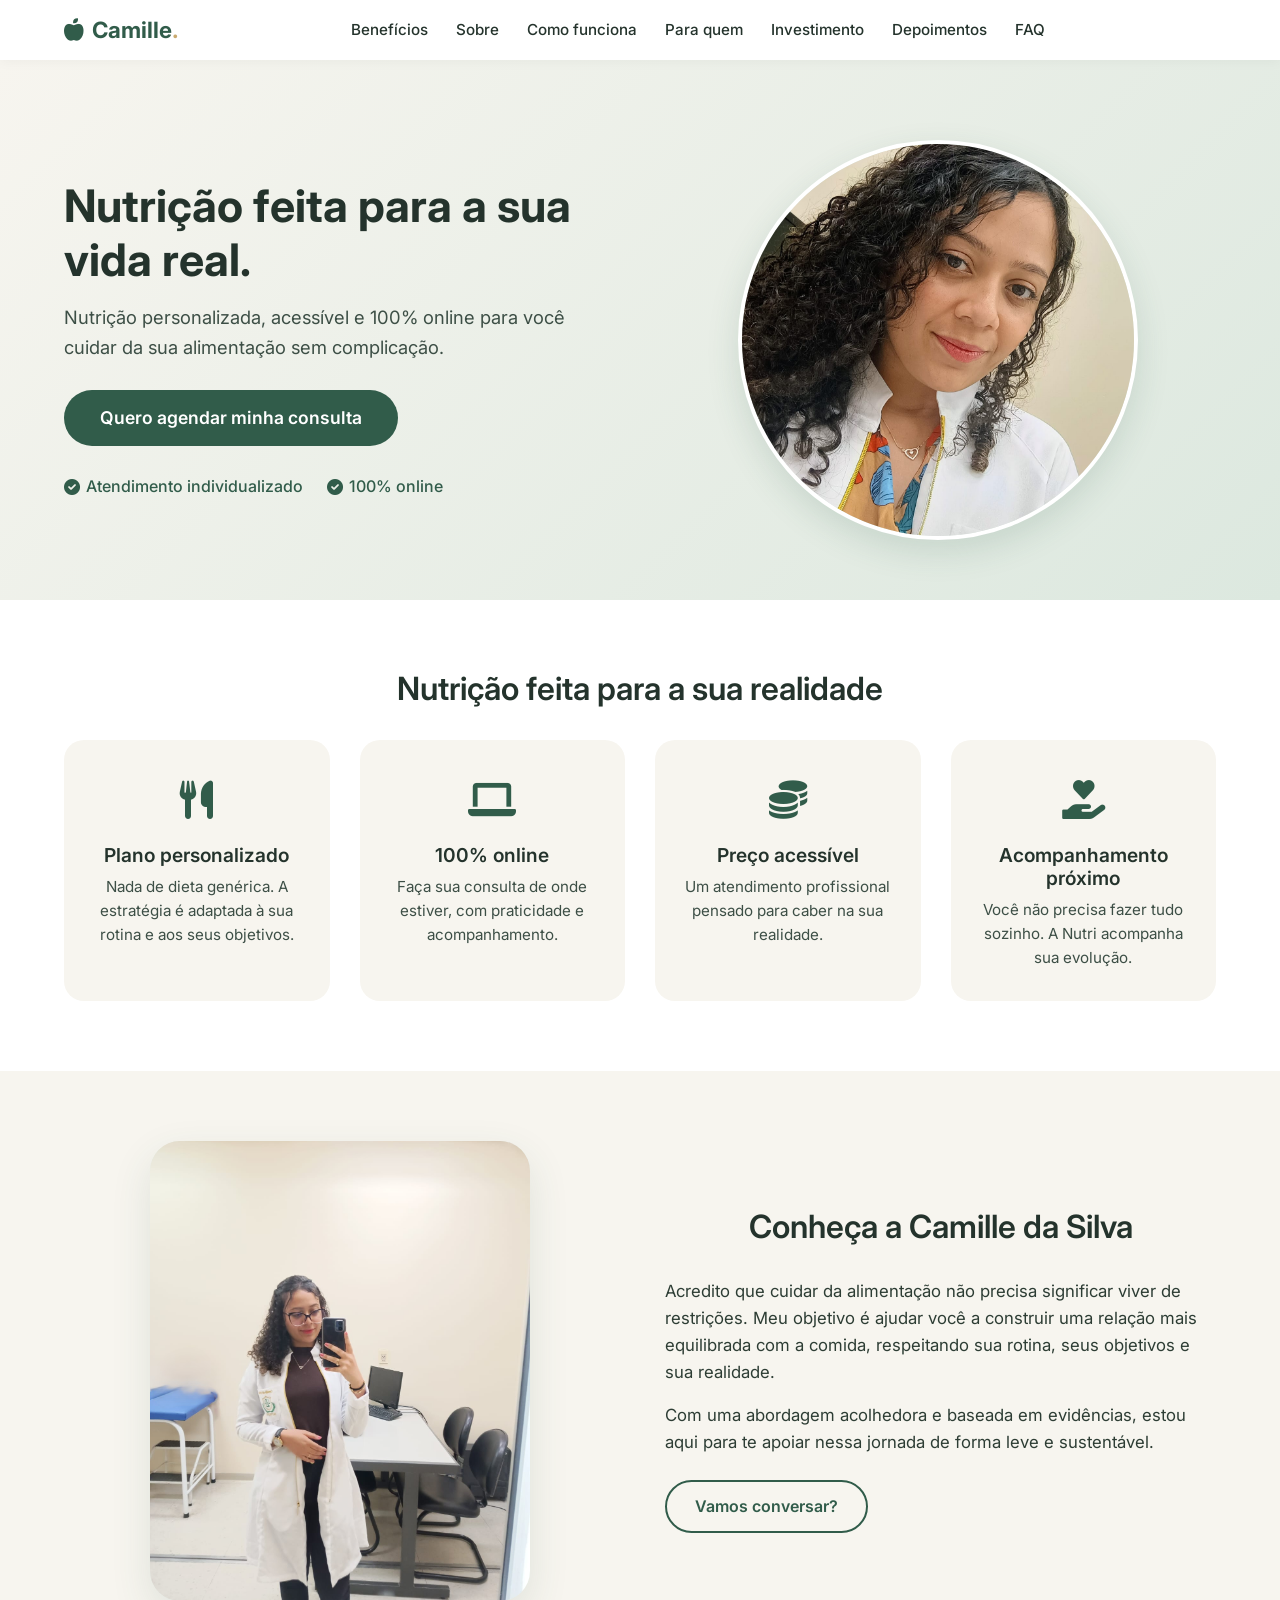
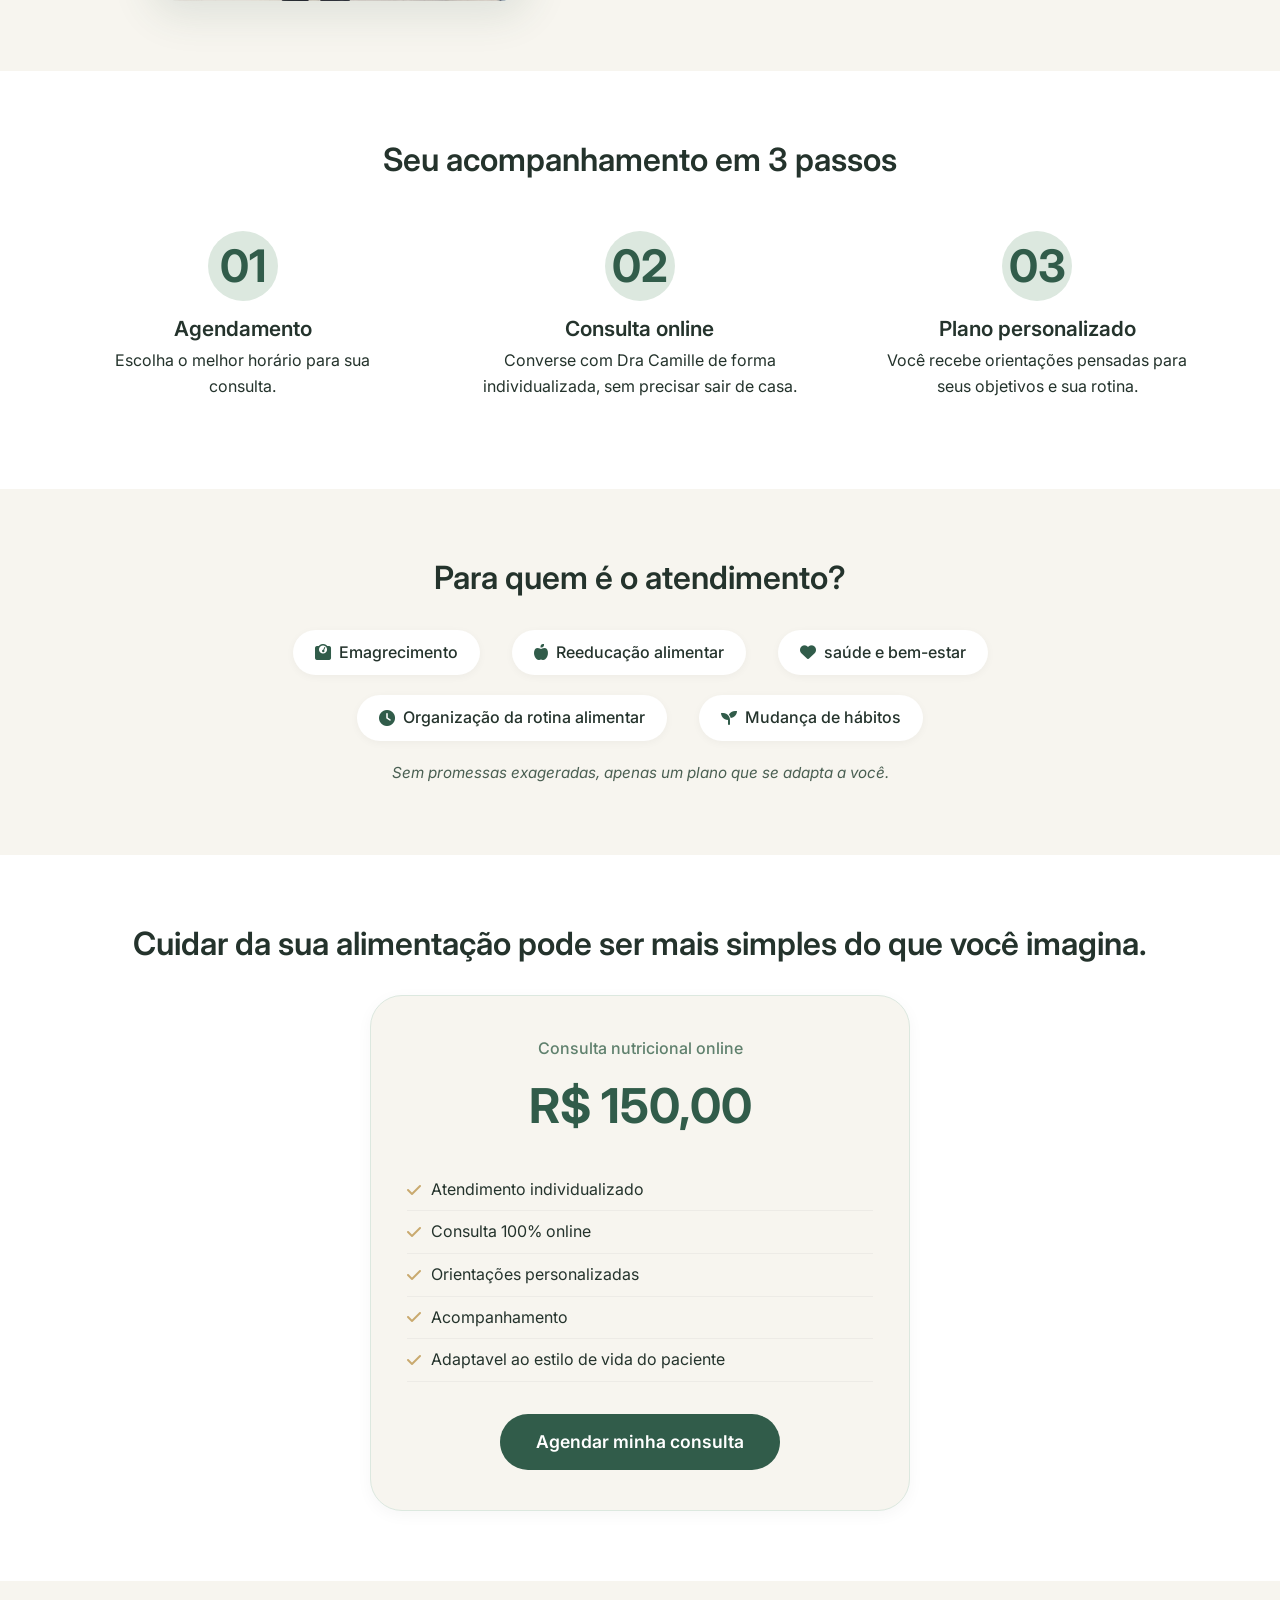
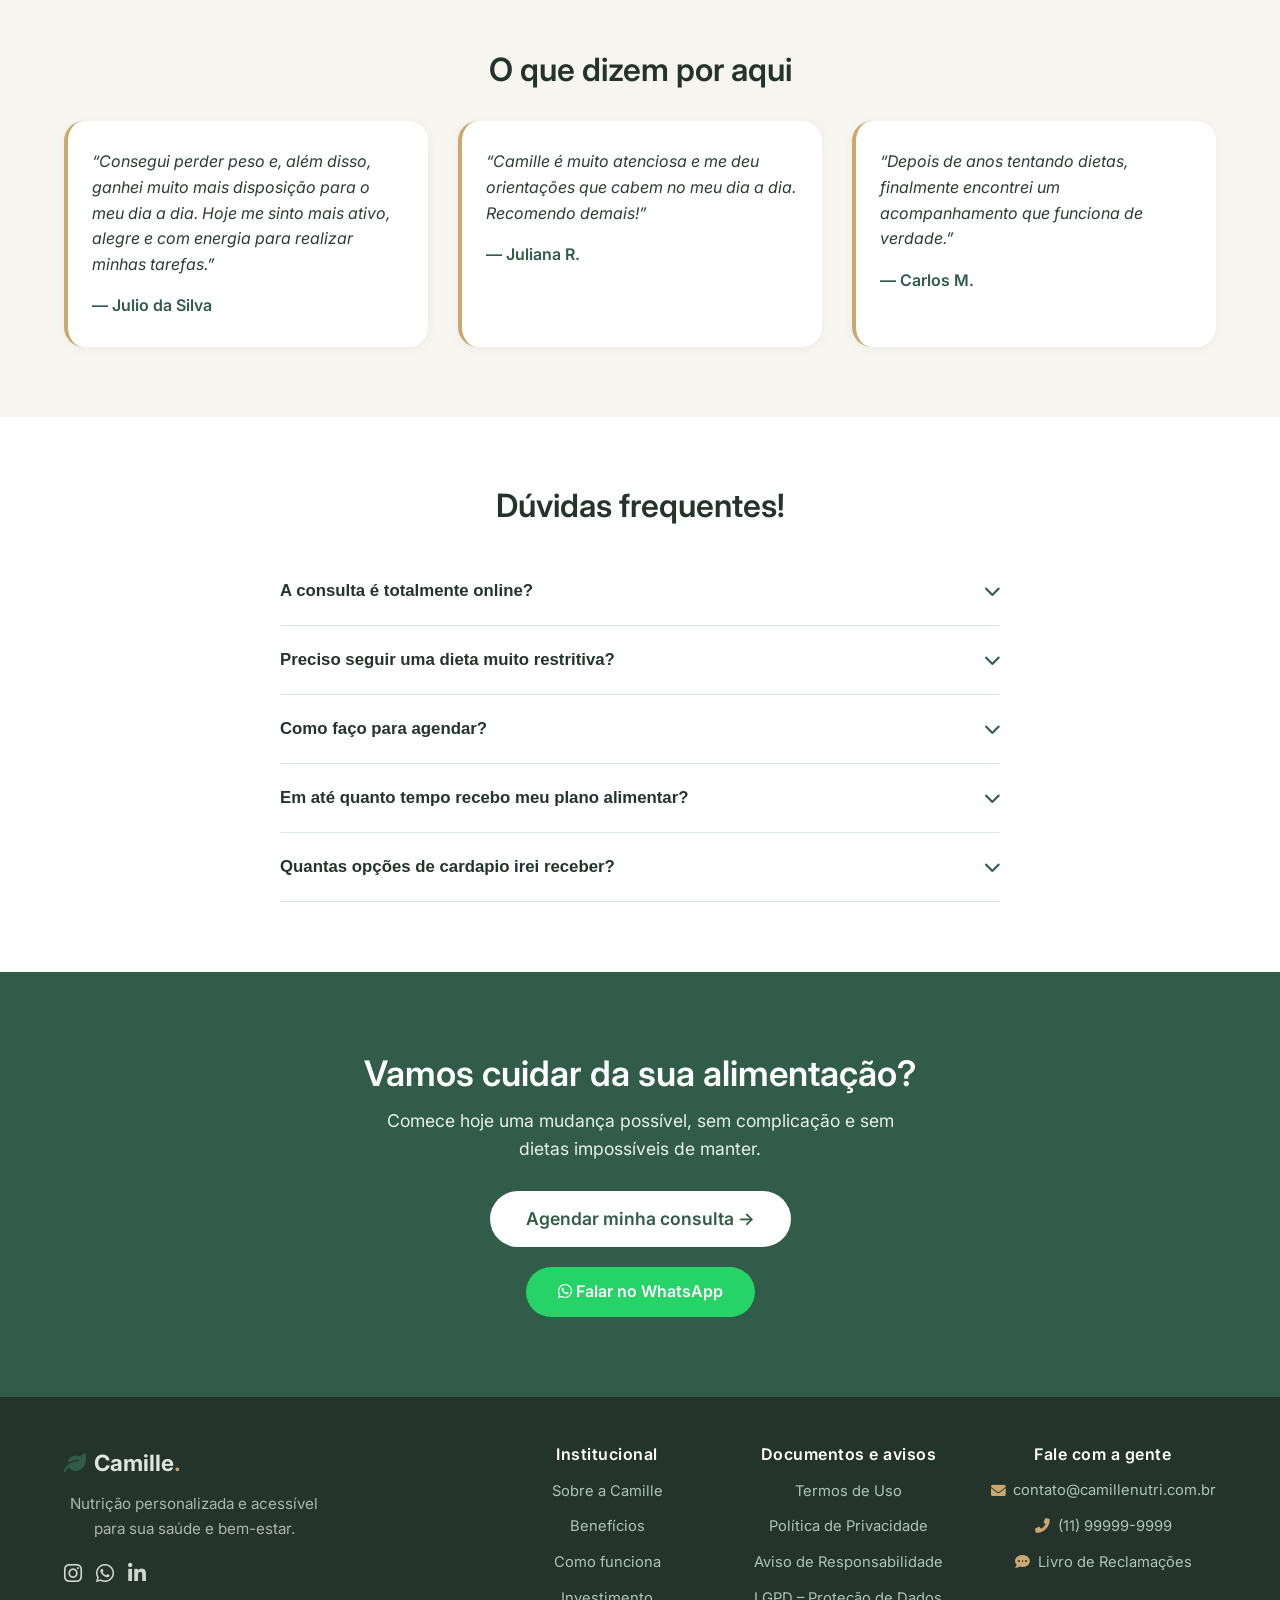
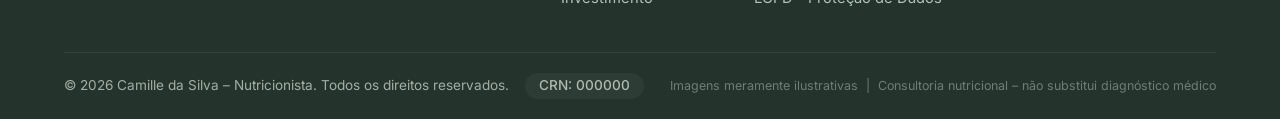
==== commit ca9abe13: "Termos de uso" ====
--- a/index.html
+++ b/index.html
@@ -296,13 +296,70 @@
         </div>
     </section>
 
-    <!-- FOOTER -->
-    <footer class="footer">
-        <div class="container">
-            <p>&copy; 2026 Camille da Silva – Nutricionista. Todos os direitos reservados.</p>
-            <p class="footer-small">CRN: 000000</p>
-        </div>
-    </footer>
+   <footer class="footer">
+    <div class="container">
+        <div class="footer-grid">
+            <!-- Coluna 1: Identificação -->
+            <div class="footer-col">
+                <div class="footer-logo">
+                    <span class="logo-icon"><i class="fas fa-leaf"></i></span>
+                    <span class="logo-text">Camille<span class="logo-dot">.</span></span>
+                </div>
+                <p class="footer-desc">Nutrição personalizada e acessível para sua saúde e bem-estar.</p>
+                <div class="footer-social">
+                    <a href="https://www.instagram.com/nutricamilledasilva?utm_source=ig_web_button_share_sheet&igsi=ZDNlZDc0MzIxNw==" aria-label="Instagram"><i class="fab fa-instagram"></i></a>
+                    <a href="#" aria-label="WhatsApp"><i class="fab fa-whatsapp"></i></a>
+                    <a href="#" aria-label="LinkedIn"><i class="fab fa-linkedin-in"></i></a>
+                </div>
+            </div>
+
+            <!-- Coluna 2: Links institucionais -->
+            <div class="footer-col">
+                <h4>Institucional</h4>
+                <ul>
+                    <li><a href="#sobre">Sobre a Camille</a></li>
+                    <li><a href="#beneficios">Benefícios</a></li>
+                    <li><a href="#como-funciona">Como funciona</a></li>
+                    <li><a href="#investimento">Investimento</a></li>
+                </ul>
+            </div>
+
+            <!-- Coluna 3: Legais e documentos -->
+            <div class="footer-col">
+                <h4>Documentos e avisos</h4>
+                <ul>
+                    <li><a href="Documentos e avisos/termos de uso.html" id="link-termos">Termos de Uso</a></li>
+                    <li><a href="#" id="link-privacidade">Política de Privacidade</a></li>
+                    <li><a href="#" id="link-responsabilidade">Aviso de Responsabilidade</a></li>
+                    <li><a href="#" id="link-lgpd">LGPD – Proteção de Dados</a></li>
+                </ul>
+            </div>
+
+            <!-- Coluna 4: Contato e reclamações -->
+            <div class="footer-col">
+                <h4>Fale com a gente</h4>
+                <ul>
+                    <li><a href="mailto:contato@camillenutri.com.br"><i class="fas fa-envelope"></i> contato@camillenutri.com.br</a></li>
+                    <li><a href="#"><i class="fas fa-phone-alt"></i> (11) 99999-9999</a></li>
+                    <li><a href="#" id="link-reclamacoes"><i class="fas fa-comment-dots"></i> Livro de Reclamações</a></li>
+                </ul>
+            </div>
+        </div>
+
+        <!-- Linha inferior com direitos e CRN -->
+        <div class="footer-bottom">
+            <div class="footer-copy">
+                <p>&copy; 2026 Camille da Silva – Nutricionista. Todos os direitos reservados.</p>
+                <p class="footer-crn">CRN: 000000</p>
+            </div>
+            <div class="footer-legal">
+                <span>Imagens meramente ilustrativas</span>
+                <span>|</span>
+                <span>Consultoria nutricional – não substitui diagnóstico médico</span>
+            </div>
+        </div>
+    </div>
+</footer>
 
     <script src="script.js"></script>
 </body>
--- a/style.css
+++ b/style.css
@@ -664,4 +664,142 @@
     object-fit: cover;
     object-position: center;
     display: block;
+}
+
+
+/* ===== FOOTER COMPLETO ===== */
+.footer {
+    background: var(--texto);
+    color: #cdd9d0;
+    padding: 48px 0 20px;
+}
+
+.footer-grid {
+    display: grid;
+    grid-template-columns: 2fr 1fr 1fr 1fr;
+    gap: 40px;
+    padding-bottom: 32px;
+    border-bottom: 1px solid rgba(255,255,255,0.08);
+}
+
+.footer-logo {
+    display: flex;
+    align-items: center;
+    gap: 8px;
+    font-size: 1.4rem;
+    font-weight: 700;
+    color: var(--verde-claro);
+    margin-bottom: 12px;
+}
+.footer-logo .logo-dot {
+    color: var(--detalhe-ouro);
+}
+
+.footer-desc {
+    font-size: 0.95rem;
+    opacity: 0.8;
+    margin-bottom: 16px;
+    max-width: 260px;
+}
+
+.footer-social {
+    display: flex;
+    gap: 14px;
+}
+.footer-social a {
+    color: #cdd9d0;
+    font-size: 1.3rem;
+    transition: color 0.3s;
+}
+.footer-social a:hover {
+    color: var(--detalhe-ouro);
+}
+
+.footer-col h4 {
+    color: #fff;
+    font-size: 1rem;
+    font-weight: 600;
+    margin-bottom: 14px;
+    letter-spacing: 0.5px;
+}
+
+.footer-col ul {
+    list-style: none;
+    padding: 0;
+}
+.footer-col ul li {
+    margin-bottom: 10px;
+}
+.footer-col ul li a {
+    color: #b0c4ba;
+    text-decoration: none;
+    font-size: 0.92rem;
+    transition: color 0.2s;
+    display: inline-flex;
+    align-items: center;
+    gap: 6px;
+}
+.footer-col ul li a:hover {
+    color: #fff;
+}
+.footer-col ul li a i {
+    width: 18px;
+    color: var(--detalhe-ouro);
+}
+
+.footer-bottom {
+    display: flex;
+    flex-wrap: wrap;
+    justify-content: space-between;
+    align-items: center;
+    padding-top: 20px;
+    font-size: 0.85rem;
+    opacity: 0.75;
+    gap: 12px;
+}
+
+.footer-copy {
+    display: flex;
+    flex-wrap: wrap;
+    align-items: center;
+    gap: 16px;
+}
+.footer-crn {
+    background: rgba(255,255,255,0.06);
+    padding: 2px 14px;
+    border-radius: 20px;
+    font-weight: 500;
+    color: var(--verde-claro);
+}
+
+.footer-legal {
+    display: flex;
+    flex-wrap: wrap;
+    gap: 8px;
+    font-size: 0.78rem;
+    opacity: 0.6;
+}
+
+/* Responsivo */
+@media (max-width: 992px) {
+    .footer-grid {
+        grid-template-columns: 1fr 1fr;
+        gap: 30px;
+    }
+}
+@media (max-width: 600px) {
+    .footer-grid {
+        grid-template-columns: 1fr;
+        gap: 24px;
+    }
+    .footer-bottom {
+        flex-direction: column;
+        text-align: center;
+    }
+    .footer-copy {
+        justify-content: center;
+    }
+    .footer-legal {
+        justify-content: center;
+    }
 }
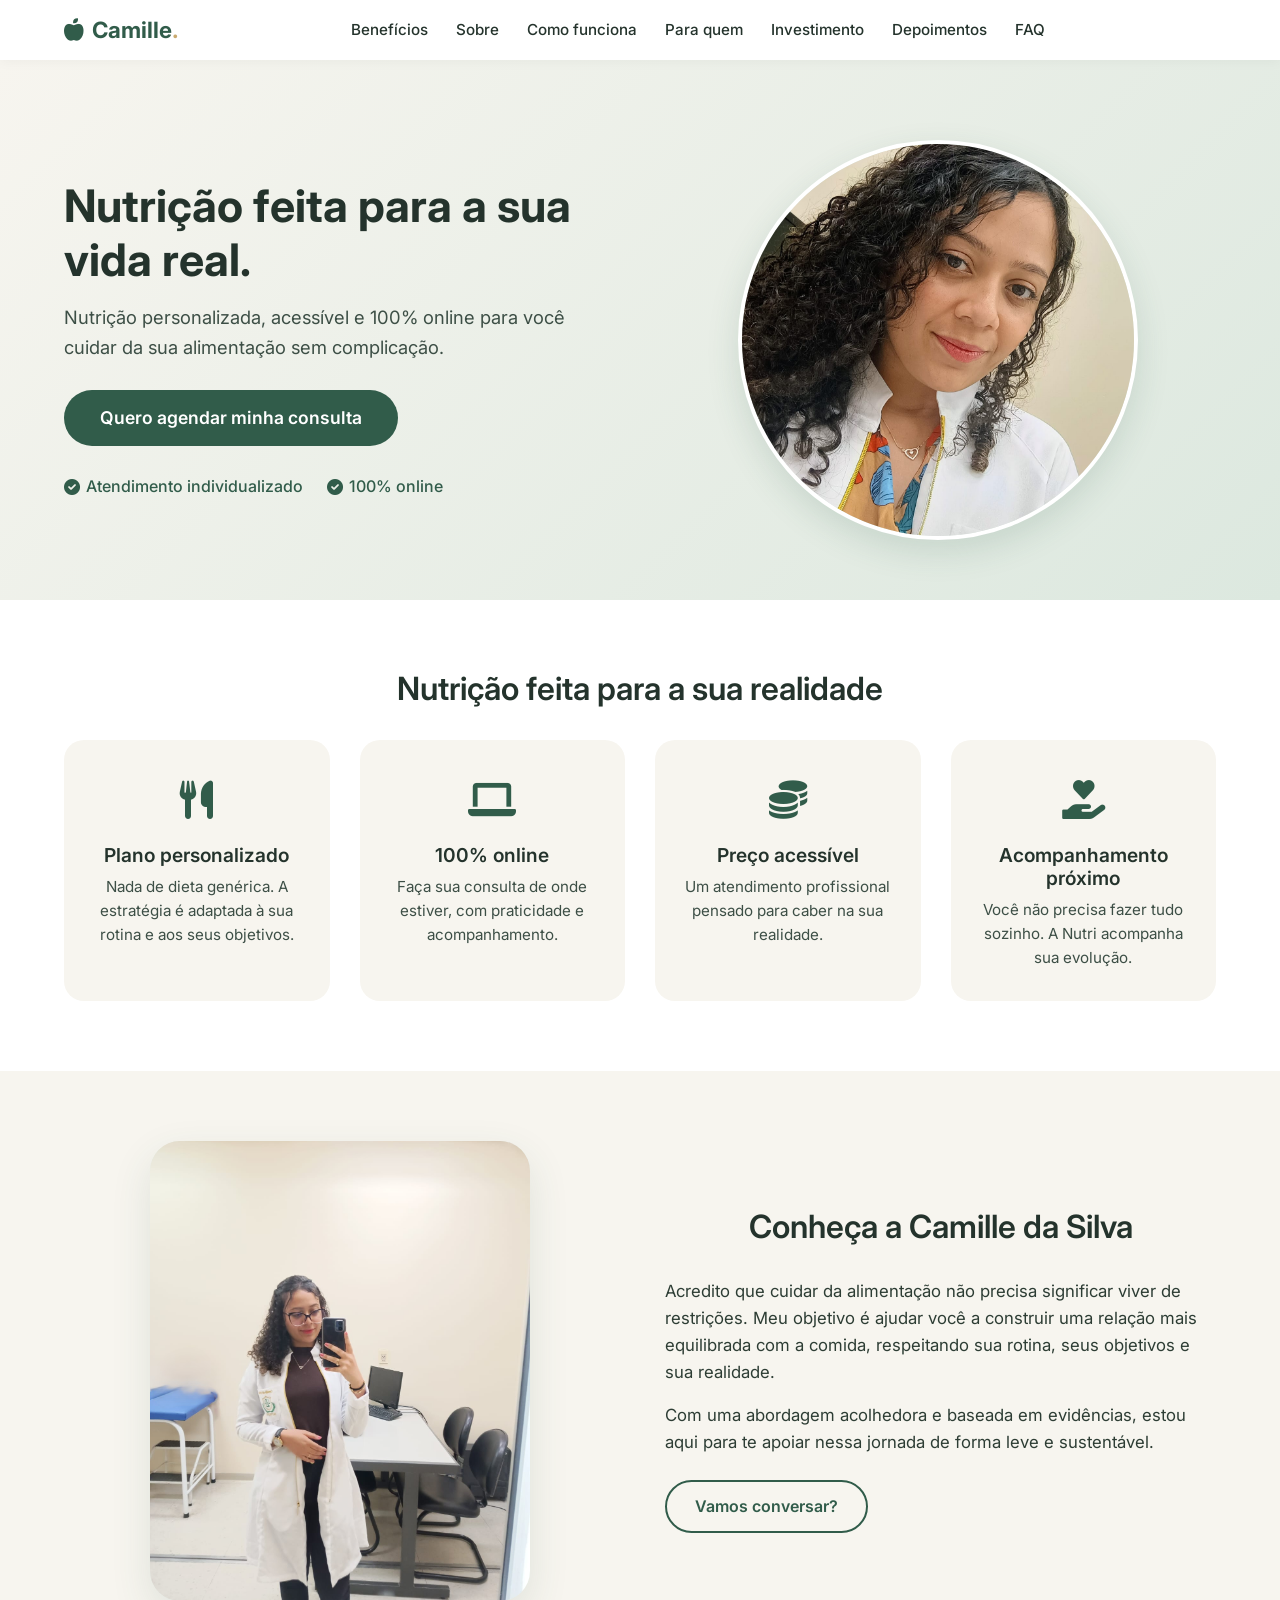
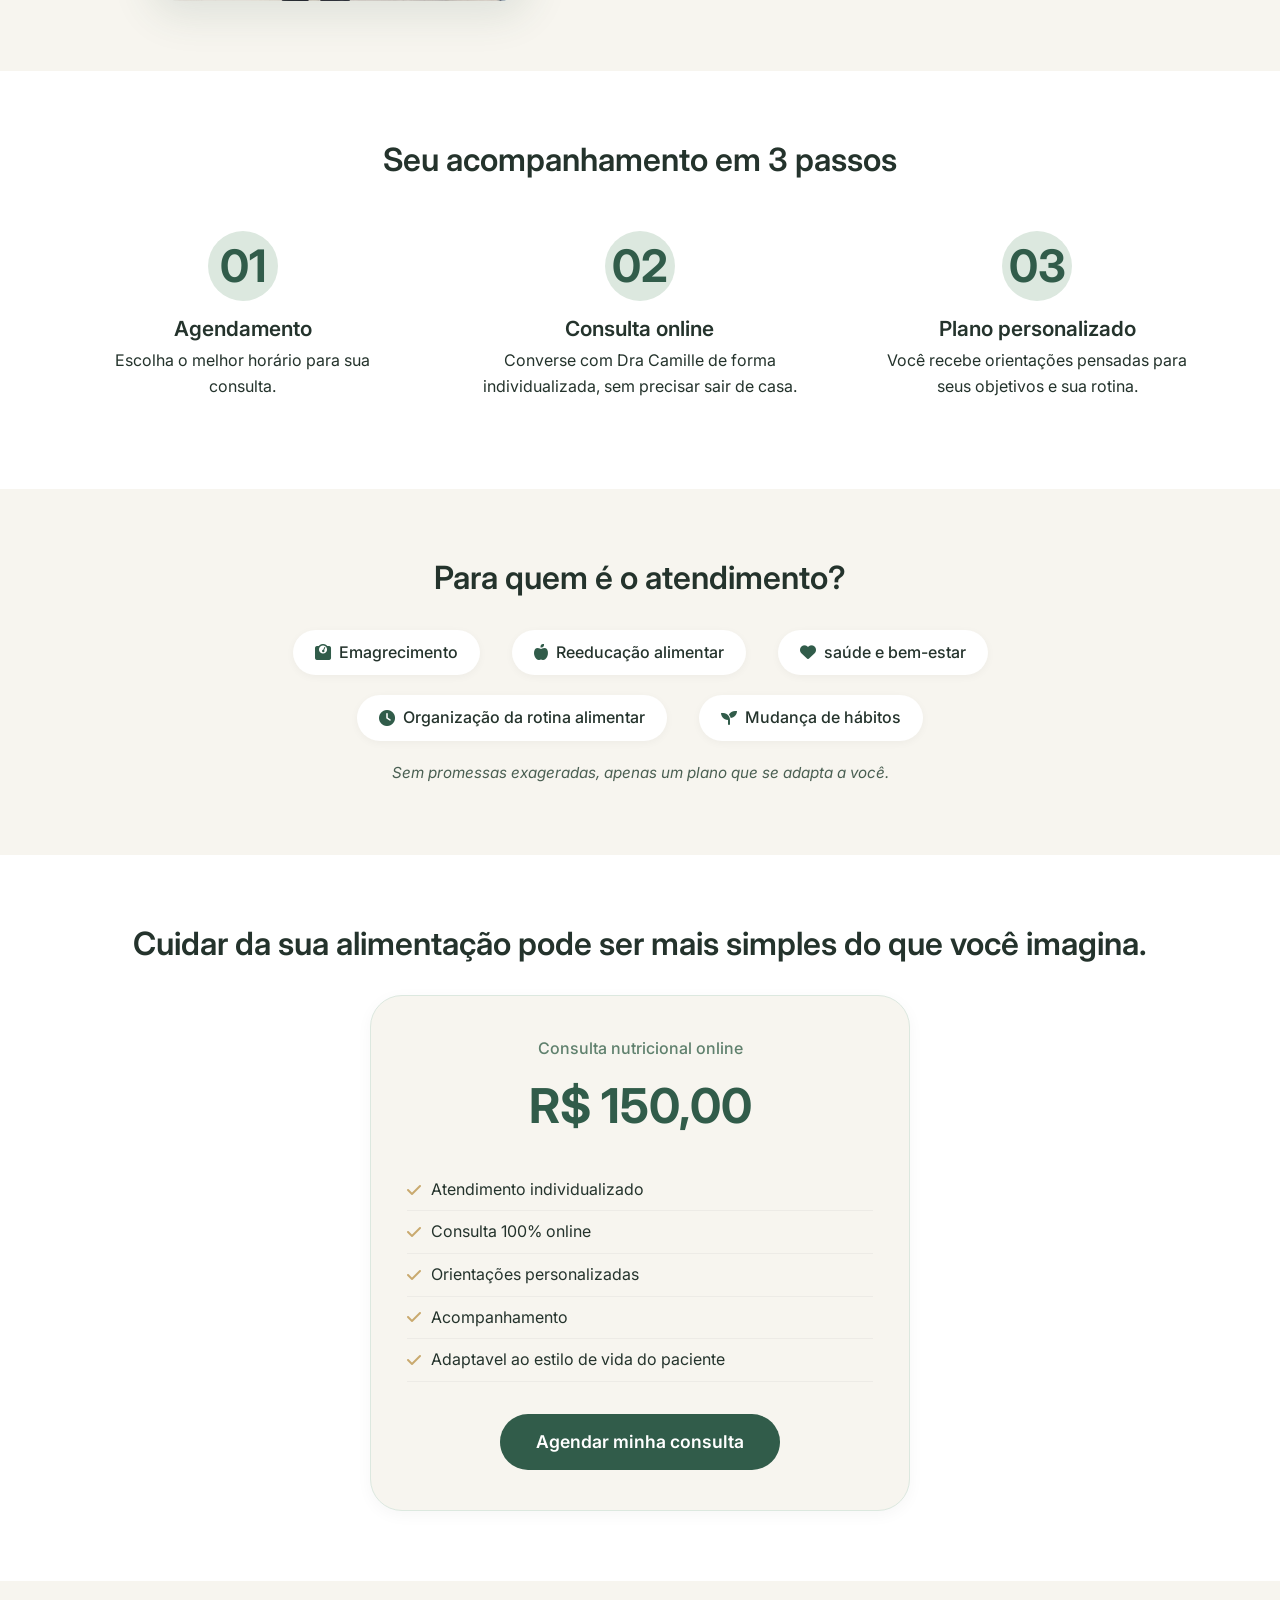
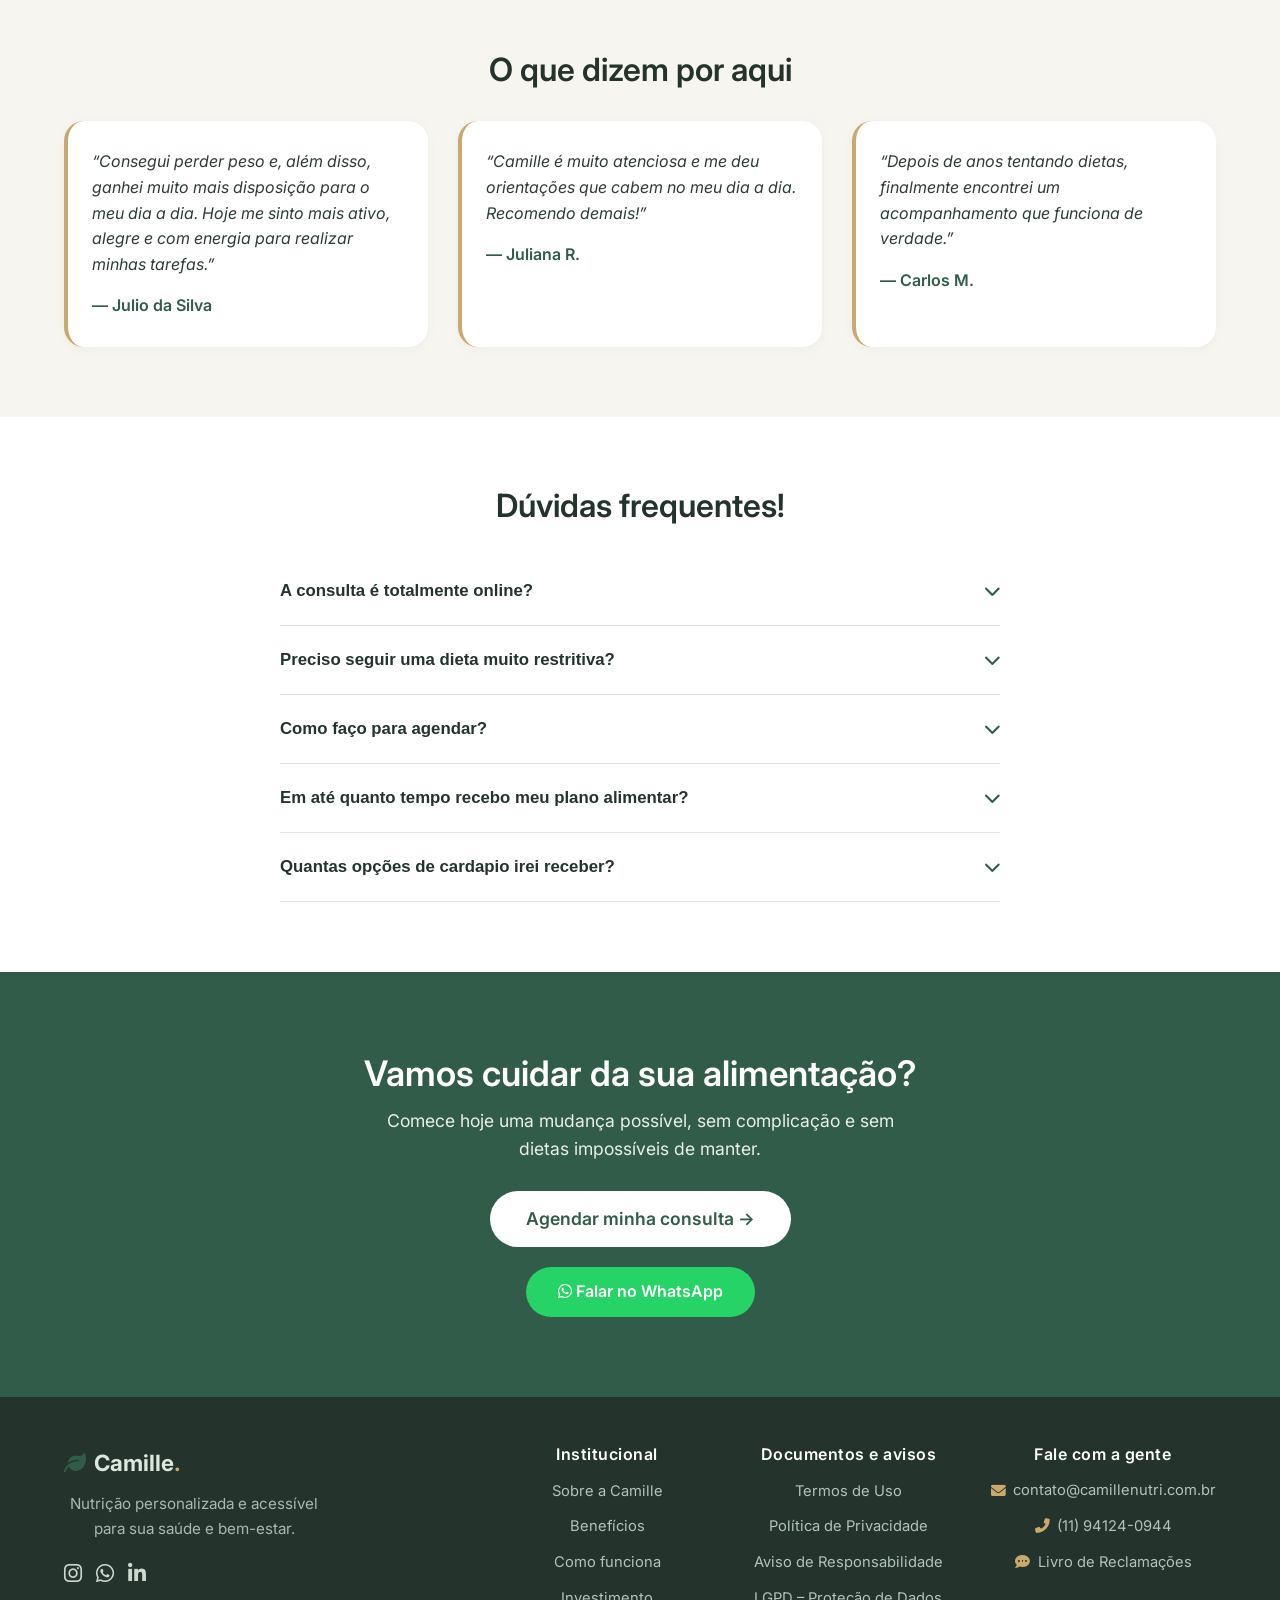
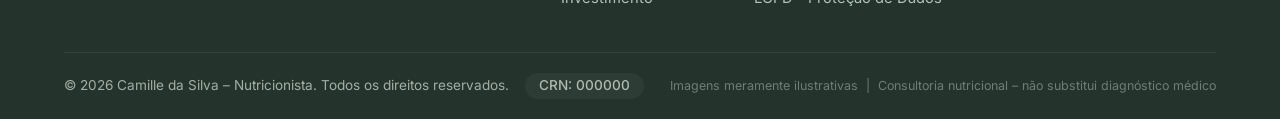
==== commit d66d35bb: "avio de responsabilidade" ====
--- a/index.html
+++ b/index.html
@@ -329,9 +329,9 @@
                 <h4>Documentos e avisos</h4>
                 <ul>
                     <li><a href="Documentos e avisos/termos de uso.html" id="link-termos">Termos de Uso</a></li>
-                    <li><a href="#" id="link-privacidade">Política de Privacidade</a></li>
-                    <li><a href="#" id="link-responsabilidade">Aviso de Responsabilidade</a></li>
-                    <li><a href="#" id="link-lgpd">LGPD – Proteção de Dados</a></li>
+                    <li><a href="Documentos e avisos/Política de Privacidade.html" id="link-privacidade">Política de Privacidade</a></li>
+                    <li><a href="Documentos e avisos/Aviso de Responsabilidade.html" id="link-responsabilidade">Aviso de Responsabilidade</a></li>
+                    <li><a href="Documentos e avisos/LGPD – Proteção de Dados.html" id="link-lgpd">LGPD – Proteção de Dados</a></li>
                 </ul>
             </div>
 
@@ -340,7 +340,7 @@
                 <h4>Fale com a gente</h4>
                 <ul>
                     <li><a href="mailto:contato@camillenutri.com.br"><i class="fas fa-envelope"></i> contato@camillenutri.com.br</a></li>
-                    <li><a href="#"><i class="fas fa-phone-alt"></i> (11) 99999-9999</a></li>
+                    <li><a href="#"><i class="fas fa-phone-alt"></i> (11) 94124-0944</a></li>
                     <li><a href="#" id="link-reclamacoes"><i class="fas fa-comment-dots"></i> Livro de Reclamações</a></li>
                 </ul>
             </div>
